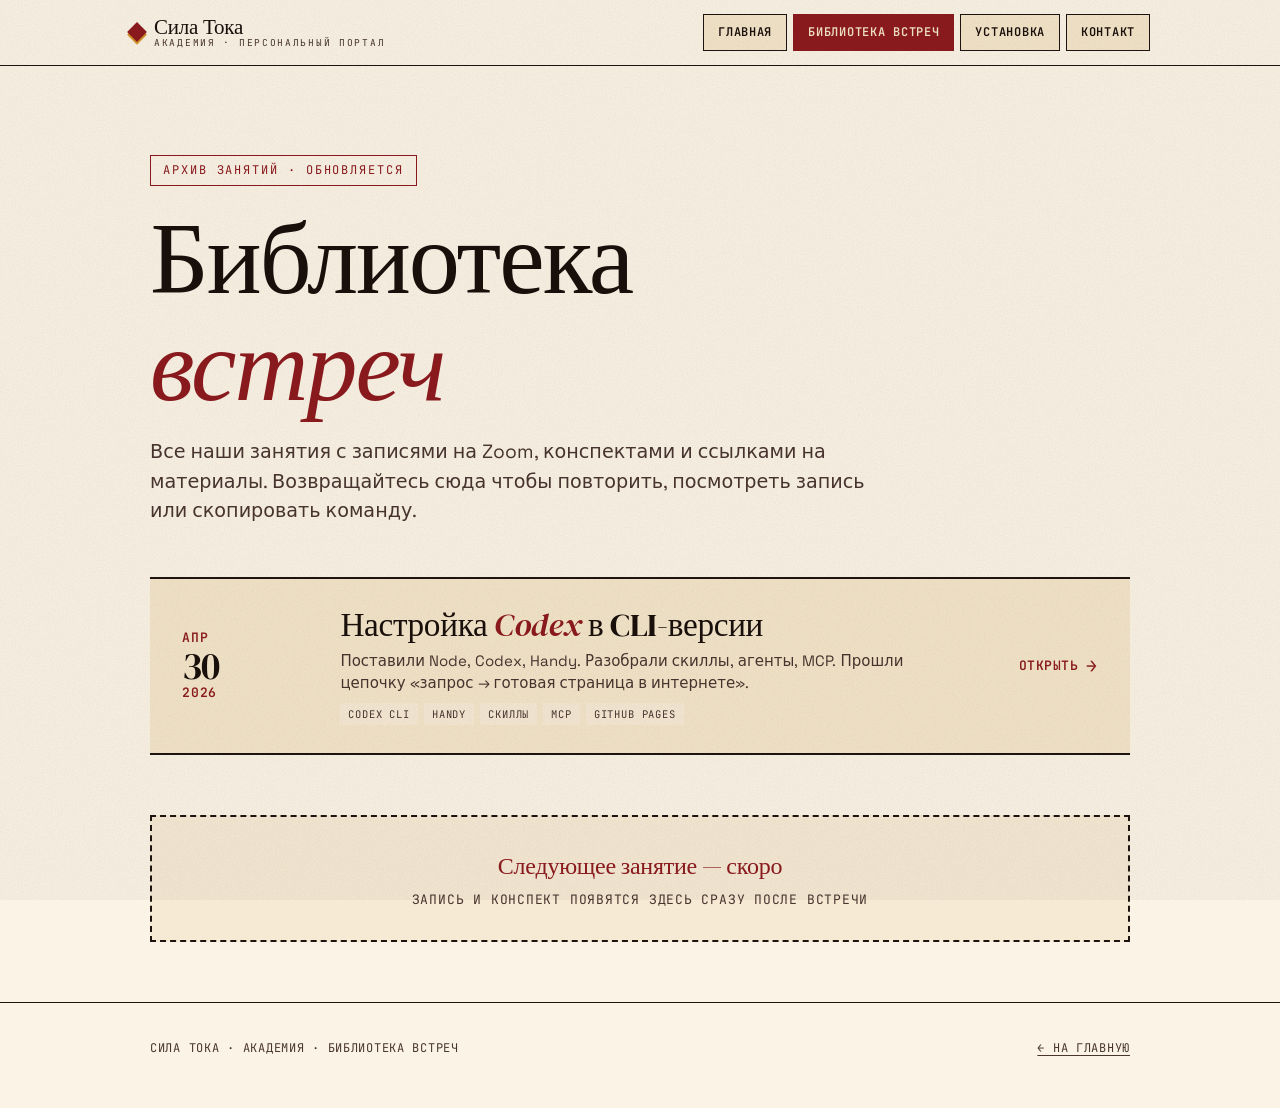
==== library/index.html @ 6ffe514b "restructure: portal home + library + meeting page (2026-04-30 codex setup) with shared nav" ====
<!DOCTYPE html>
<html lang="ru">
<head>
<meta charset="UTF-8">
<meta name="viewport" content="width=device-width, initial-scale=1.0">
<title>Библиотека встреч · Сила Тока · Академия</title>
<meta name="description" content="Записи и материалы всех занятий для Рода и Дмитрия. Запись каждой встречи на Zoom + конспект + ссылки.">
<link rel="canonical" href="https://timzinin.com/sila-toka-setup/library/">
<link rel="preconnect" href="https://fonts.googleapis.com">
<link rel="preconnect" href="https://fonts.gstatic.com" crossorigin>
<link href="https://fonts.googleapis.com/css2?family=Space+Grotesk:wght@400;500;600;700&family=DM+Serif+Display&family=JetBrains+Mono:wght@400;500;600&display=swap" rel="stylesheet">
<link rel="stylesheet" href="../_portal.css">
<style>
.head{padding:clamp(50px,7vw,100px) 0 clamp(30px,4vw,60px)}
.head h1{font-size:clamp(46px,8vw,108px);max-width:14ch;margin-bottom:18px}
.head h1 em{font-style:italic;color:var(--bordeaux)}
.head .lede{font-size:clamp(17px,1.5vw,21px);max-width:60ch;color:var(--ink-soft);margin:0}

.lessons{display:flex;flex-direction:column;gap:0;border-top:2.5px solid var(--line);margin-bottom:60px}
.lesson{display:grid;grid-template-columns:120px 1fr auto;gap:clamp(20px,3vw,40px);padding:28px clamp(16px,3vw,32px);border-bottom:2.5px solid var(--line);background:var(--cream);text-decoration:none;color:var(--ink);transition:background .15s,transform .1s;align-items:center}
.lesson:hover{background:var(--peach)}
@media(max-width:680px){.lesson{grid-template-columns:1fr;gap:10px;padding:22px}}
.lesson .date{font-family:'JetBrains Mono',monospace;font-size:13px;letter-spacing:0.06em;color:var(--bordeaux);font-weight:600;text-transform:uppercase;line-height:1.3}
.lesson .date b{display:block;font-family:'DM Serif Display',serif;font-size:38px;color:var(--ink);font-weight:400;letter-spacing:-0.02em;line-height:1}
.lesson .info h2{font-family:'DM Serif Display',serif;font-size:clamp(24px,2.6vw,34px);margin:0 0 6px;line-height:1.1;letter-spacing:-0.01em}
.lesson .info h2 em{font-style:italic;color:var(--bordeaux)}
.lesson .info .desc{color:var(--ink-soft);font-size:15px;line-height:1.5;margin:0 0 8px;max-width:60ch}
.lesson .info .tags{display:flex;flex-wrap:wrap;gap:6px}
.lesson .info .tags span{font-family:'JetBrains Mono',monospace;font-size:10.5px;letter-spacing:0.08em;text-transform:uppercase;background:var(--bg-2);padding:3px 8px;color:var(--ink-soft)}
.lesson .arrow{font-family:'JetBrains Mono',monospace;font-size:13px;font-weight:600;letter-spacing:0.04em;text-transform:uppercase;color:var(--bordeaux);display:flex;align-items:center;gap:8px;white-space:nowrap}
.lesson .arrow::after{content:"→";font-size:18px;transition:transform .15s}
.lesson:hover .arrow::after{transform:translateX(6px)}
@media(max-width:680px){.lesson .arrow{justify-content:flex-start}}

.upcoming{background:var(--bg-2);border:2px dashed var(--line);padding:30px clamp(20px,3vw,32px);text-align:center;color:var(--ink-soft);font-family:'JetBrains Mono',monospace;font-size:13px;letter-spacing:0.06em;text-transform:uppercase}
.upcoming b{color:var(--bordeaux);display:block;font-family:'DM Serif Display',serif;font-size:24px;text-transform:none;letter-spacing:-0.01em;margin-bottom:6px;font-weight:400}
</style>
</head>
<body>

<nav class="portal-nav">
  <div class="portal-nav-inner">
    <a class="portal-brand" href="../">
      <span class="spark"></span>
      <span class="name"><b>Сила Тока</b><span>академия · персональный портал</span></span>
    </a>
    <div class="portal-links">
      <a href="../">Главная</a>
      <a href="./" class="active">Библиотека встреч</a>
      <a href="../setup/">Установка</a>
      <a href="https://t.me/timzinin" target="_blank">Контакт</a>
    </div>
  </div>
</nav>

<div class="wrap">

<header class="head">
  <span class="eyebrow">архив занятий · обновляется</span>
  <h1>Библиотека <em>встреч</em></h1>
  <p class="lede">Все наши занятия с записями на Zoom, конспектами и ссылками на материалы. Возвращайтесь сюда чтобы повторить, посмотреть запись или скопировать команду.</p>
</header>

<div class="lessons">

  <a class="lesson" href="2026-04-30/">
    <div class="date">апр<b>30</b>2026</div>
    <div class="info">
      <h2>Настройка <em>Codex</em> в CLI-версии</h2>
      <p class="desc">Поставили Node, Codex, Handy. Разобрали скиллы, агенты, MCP. Прошли цепочку «запрос → готовая страница в интернете».</p>
      <div class="tags">
        <span>Codex CLI</span>
        <span>Handy</span>
        <span>Скиллы</span>
        <span>MCP</span>
        <span>GitHub Pages</span>
      </div>
    </div>
    <div class="arrow">Открыть</div>
  </a>

</div>

<div class="upcoming">
  <b>Следующее занятие — скоро</b>
  Запись и конспект появятся здесь сразу после встречи
</div>

</div>

<footer class="portal-footer">
  <div class="inner">
    <span>Сила Тока · Академия · библиотека встреч</span>
    <span><a href="../">← на главную</a></span>
  </div>
</footer>

</body>
</html>
---- _portal.css ----
/* === Сила Тока · Академия — общая палитра, навигация, футер === */
:root{
  --bg: oklch(97% 0.020 85);
  --bg-2: oklch(94% 0.030 80);
  --ink: oklch(18% 0.02 40);
  --ink-soft: oklch(35% 0.03 40);
  --line: oklch(20% 0.02 40);
  --bordeaux: oklch(42% 0.15 25);
  --terracotta: oklch(58% 0.17 45);
  --ochre: oklch(72% 0.14 75);
  --peach: oklch(82% 0.09 75);
  --cream: oklch(93% 0.04 85);
  --code-bg: oklch(22% 0.02 40);
  --code-ink: oklch(94% 0.04 85);
}

*,*::before,*::after{box-sizing:border-box}
html,body{margin:0;padding:0}
html{scroll-behavior:smooth}
body{background:var(--bg);color:var(--ink);font-family:'Space Grotesk',system-ui,sans-serif;font-size:17px;line-height:1.55;position:relative;min-height:100vh}
body::before{content:"";position:fixed;inset:0;pointer-events:none;z-index:1000;opacity:0.32;mix-blend-mode:multiply;background-image:url("data:image/svg+xml;utf8,<svg xmlns='http://www.w3.org/2000/svg' width='220' height='220'><filter id='n'><feTurbulence type='fractalNoise' baseFrequency='0.9' numOctaves='2' stitchTiles='stitch'/><feColorMatrix values='0 0 0 0 0.1 0 0 0 0 0.07 0 0 0 0 0.05 0 0 0 0.32 0'/></filter><rect width='100%' height='100%' filter='url(%23n)'/></svg>")}

h1,h2,h3,h4{font-family:'DM Serif Display',Georgia,serif;font-weight:400;letter-spacing:-0.02em;line-height:1.05;margin:0}
.mono{font-family:'JetBrains Mono',ui-monospace,monospace}
a{color:var(--bordeaux);text-decoration:underline;text-underline-offset:3px}
a:hover{color:var(--terracotta)}

.wrap{max-width:1100px;margin:0 auto;padding:0 clamp(20px,5vw,60px)}

/* === PORTAL NAV (shared across all pages) === */
.portal-nav{position:sticky;top:0;z-index:60;background:var(--bg);border-bottom:1.5px solid var(--line);backdrop-filter:saturate(140%) blur(2px)}
.portal-nav-inner{max-width:1100px;margin:0 auto;padding:14px clamp(16px,4vw,40px);display:flex;align-items:center;gap:clamp(14px,3vw,32px);flex-wrap:wrap}
.portal-brand{font-family:'DM Serif Display',serif;font-size:21px;letter-spacing:-0.01em;color:var(--ink);text-decoration:none;display:flex;align-items:center;gap:10px;margin-right:auto}
.portal-brand:hover{color:var(--bordeaux)}
.portal-brand .spark{display:inline-block;width:14px;height:14px;background:var(--bordeaux);transform:rotate(45deg);box-shadow:2px 2px 0 var(--ochre)}
.portal-brand .name{display:flex;flex-direction:column;line-height:1.05}
.portal-brand .name b{font-weight:400;font-size:21px}
.portal-brand .name span{font-family:'JetBrains Mono',monospace;font-size:9.5px;letter-spacing:0.18em;text-transform:uppercase;color:var(--ink-soft)}
.portal-links{display:flex;gap:6px;flex-wrap:wrap}
.portal-links a{font-family:'JetBrains Mono',monospace;font-size:12px;letter-spacing:0.06em;text-transform:uppercase;font-weight:600;color:var(--ink);text-decoration:none;padding:8px 14px;border:1.5px solid var(--line);background:var(--cream);transition:background .15s,color .15s,transform .1s}
.portal-links a:hover{background:var(--peach)}
.portal-links a.active{background:var(--bordeaux);color:var(--cream);border-color:var(--bordeaux)}
.portal-links a.active:hover{background:var(--bordeaux)}
@media(max-width:680px){
  .portal-brand .name b{font-size:18px}
  .portal-brand .name span{display:none}
  .portal-links a{padding:7px 10px;font-size:11px}
}

/* === FOOTER === */
.portal-footer{border-top:1.5px solid var(--line);padding:36px 0 50px;margin-top:60px}
.portal-footer .inner{max-width:1100px;margin:0 auto;padding:0 clamp(20px,5vw,60px);display:flex;flex-wrap:wrap;gap:18px 32px;align-items:center;justify-content:space-between;font-family:'JetBrains Mono',monospace;font-size:12px;color:var(--ink-soft);letter-spacing:0.06em;text-transform:uppercase}
.portal-footer a{color:var(--ink-soft)}
.portal-footer a:hover{color:var(--bordeaux)}

/* === COMMON CONTENT BLOCKS === */
.eyebrow{font-family:'JetBrains Mono',monospace;font-size:12px;letter-spacing:0.16em;text-transform:uppercase;color:var(--bordeaux);margin-bottom:18px;display:inline-block;padding:5px 12px;border:1.5px solid var(--bordeaux)}

.callout{background:var(--cream);border-left:4px solid var(--bordeaux);padding:18px 22px;margin:24px 0;font-size:16px}
.callout b{color:var(--bordeaux)}
.callout-warn{background:oklch(94% 0.05 30);border-left-color:var(--terracotta)}
.callout-ok{background:oklch(94% 0.05 130);border-left-color:oklch(48% 0.15 140)}

pre{background:var(--code-bg);color:var(--code-ink);font-family:'JetBrains Mono',monospace;font-size:14px;line-height:1.55;padding:16px 20px;border-radius:0;overflow-x:auto;margin:14px 0;border-left:4px solid var(--ochre);position:relative}
code{font-family:'JetBrains Mono',monospace;font-size:0.92em;background:var(--bg-2);padding:1px 6px;border-radius:3px;color:var(--bordeaux)}
pre code{background:transparent;color:inherit;padding:0;font-size:14px}
.copy{position:absolute;top:8px;right:8px;background:var(--ochre);border:none;color:var(--ink);font-family:'JetBrains Mono',monospace;font-size:10px;font-weight:600;letter-spacing:0.1em;padding:4px 9px;cursor:pointer;text-transform:uppercase}
.copy:hover{background:var(--terracotta);color:var(--cream)}
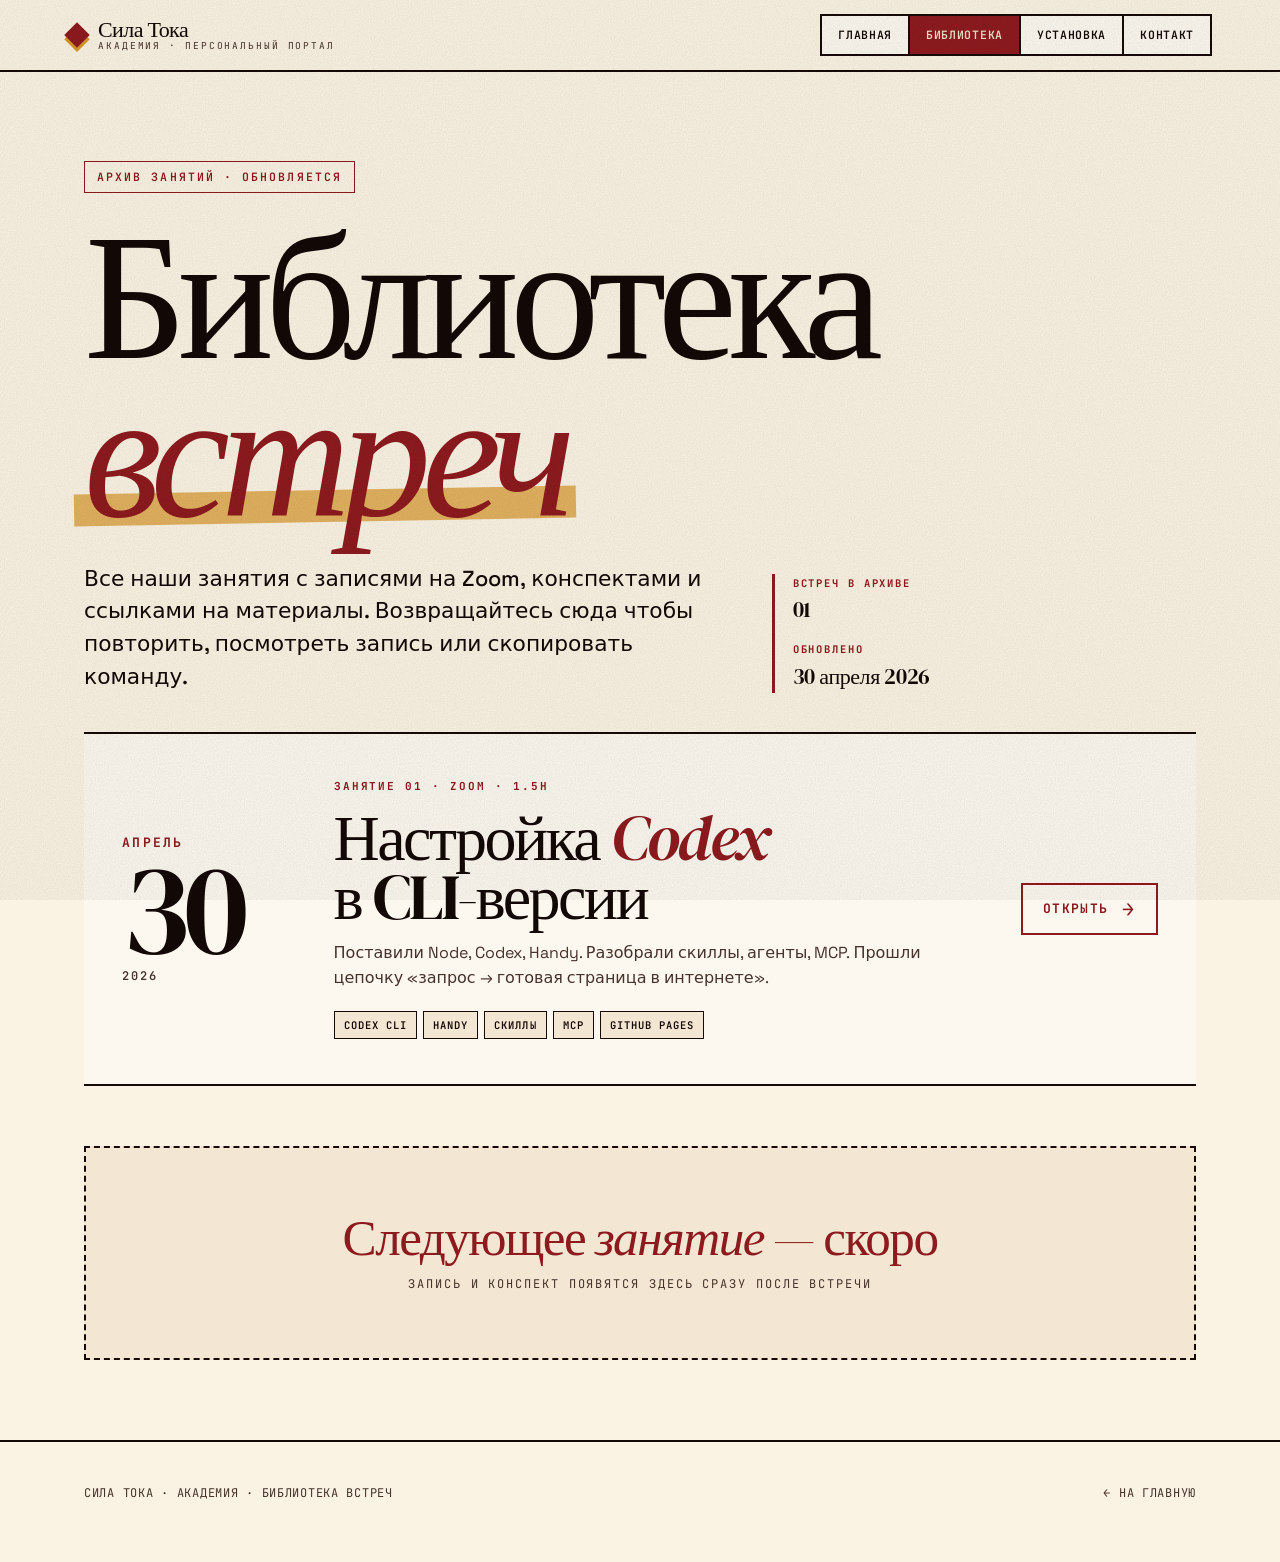
==== commit b0694587: "design: poster-first redesign — bold display typography, color-system modules, asymmetric grid, marq" ====
--- a/library/index.html
+++ b/library/index.html
@@ -8,32 +8,47 @@
 <link rel="canonical" href="https://timzinin.com/sila-toka-setup/library/">
 <link rel="preconnect" href="https://fonts.googleapis.com">
 <link rel="preconnect" href="https://fonts.gstatic.com" crossorigin>
-<link href="https://fonts.googleapis.com/css2?family=Space+Grotesk:wght@400;500;600;700&family=DM+Serif+Display&family=JetBrains+Mono:wght@400;500;600&display=swap" rel="stylesheet">
+<link href="https://fonts.googleapis.com/css2?family=Space+Grotesk:wght@400;500;600;700&family=DM+Serif+Display&family=JetBrains+Mono:wght@400;500;600;700&display=swap" rel="stylesheet">
 <link rel="stylesheet" href="../_portal.css">
 <style>
-.head{padding:clamp(50px,7vw,100px) 0 clamp(30px,4vw,60px)}
-.head h1{font-size:clamp(46px,8vw,108px);max-width:14ch;margin-bottom:18px}
-.head h1 em{font-style:italic;color:var(--bordeaux)}
-.head .lede{font-size:clamp(17px,1.5vw,21px);max-width:60ch;color:var(--ink-soft);margin:0}
+.head{padding:clamp(50px,7vw,110px) 0 clamp(20px,3vw,40px);position:relative}
+.head .eyebrow{margin-bottom:24px}
+.head h1{font-family:'DM Serif Display',serif;font-size:clamp(82px,14vw,224px);line-height:0.88;letter-spacing:-0.05em;margin:0 0 26px;max-width:11ch}
+.head h1 em{font-style:italic;color:var(--c-library);position:relative;display:inline-block}
+.head h1 em::after{content:"";position:absolute;left:-2%;right:-2%;bottom:0.06em;height:0.18em;background:var(--c-contact);z-index:-1;opacity:0.7;transform:rotate(-1deg)}
+.head .meta-row{display:grid;grid-template-columns:1.5fr 1fr;gap:clamp(20px,4vw,60px);align-items:end;margin-top:30px}
+@media(max-width:780px){.head .meta-row{grid-template-columns:1fr;gap:24px}}
+.head .lede{font-size:clamp(18px,1.7vw,22px);line-height:1.5;color:var(--ink);max-width:50ch;margin:0;font-weight:500}
+.head .stats{display:flex;flex-direction:column;gap:14px;font-family:'JetBrains Mono',monospace;font-size:12px;text-transform:uppercase;letter-spacing:0.1em;border-left:3px solid var(--c-library);padding-left:18px}
+.head .stats b{color:var(--c-library);font-size:10.5px;font-weight:700;letter-spacing:0.18em}
+.head .stats .v{font-family:'DM Serif Display',serif;font-size:22px;letter-spacing:-0.02em;color:var(--ink);text-transform:none;font-weight:400}
 
 .lessons{display:flex;flex-direction:column;gap:0;border-top:2.5px solid var(--line);margin-bottom:60px}
-.lesson{display:grid;grid-template-columns:120px 1fr auto;gap:clamp(20px,3vw,40px);padding:28px clamp(16px,3vw,32px);border-bottom:2.5px solid var(--line);background:var(--cream);text-decoration:none;color:var(--ink);transition:background .15s,transform .1s;align-items:center}
-.lesson:hover{background:var(--peach)}
-@media(max-width:680px){.lesson{grid-template-columns:1fr;gap:10px;padding:22px}}
-.lesson .date{font-family:'JetBrains Mono',monospace;font-size:13px;letter-spacing:0.06em;color:var(--bordeaux);font-weight:600;text-transform:uppercase;line-height:1.3}
-.lesson .date b{display:block;font-family:'DM Serif Display',serif;font-size:38px;color:var(--ink);font-weight:400;letter-spacing:-0.02em;line-height:1}
-.lesson .info h2{font-family:'DM Serif Display',serif;font-size:clamp(24px,2.6vw,34px);margin:0 0 6px;line-height:1.1;letter-spacing:-0.01em}
-.lesson .info h2 em{font-style:italic;color:var(--bordeaux)}
-.lesson .info .desc{color:var(--ink-soft);font-size:15px;line-height:1.5;margin:0 0 8px;max-width:60ch}
-.lesson .info .tags{display:flex;flex-wrap:wrap;gap:6px}
-.lesson .info .tags span{font-family:'JetBrains Mono',monospace;font-size:10.5px;letter-spacing:0.08em;text-transform:uppercase;background:var(--bg-2);padding:3px 8px;color:var(--ink-soft)}
-.lesson .arrow{font-family:'JetBrains Mono',monospace;font-size:13px;font-weight:600;letter-spacing:0.04em;text-transform:uppercase;color:var(--bordeaux);display:flex;align-items:center;gap:8px;white-space:nowrap}
-.lesson .arrow::after{content:"→";font-size:18px;transition:transform .15s}
-.lesson:hover .arrow::after{transform:translateX(6px)}
-@media(max-width:680px){.lesson .arrow{justify-content:flex-start}}
+.lesson{display:grid;grid-template-columns:auto 1fr auto;gap:clamp(28px,4vw,60px);padding:clamp(28px,3.5vw,48px) clamp(20px,3vw,40px);border-bottom:2.5px solid var(--line);background:var(--paper);text-decoration:none;color:var(--ink);transition:background .2s,transform .15s;align-items:center;position:relative}
+.lesson:hover{background:var(--c-cream)}
+@media(max-width:780px){.lesson{grid-template-columns:1fr;gap:14px;padding:26px 20px}}
 
-.upcoming{background:var(--bg-2);border:2px dashed var(--line);padding:30px clamp(20px,3vw,32px);text-align:center;color:var(--ink-soft);font-family:'JetBrains Mono',monospace;font-size:13px;letter-spacing:0.06em;text-transform:uppercase}
-.upcoming b{color:var(--bordeaux);display:block;font-family:'DM Serif Display',serif;font-size:24px;text-transform:none;letter-spacing:-0.01em;margin-bottom:6px;font-weight:400}
+.lesson .date-block{display:flex;flex-direction:column;line-height:1;align-items:flex-start;min-width:160px}
+.lesson .date-block .month{font-family:'JetBrains Mono',monospace;font-size:13px;letter-spacing:0.16em;color:var(--c-library);font-weight:700;text-transform:uppercase;margin-bottom:6px}
+.lesson .date-block .day{font-family:'DM Serif Display',serif;font-size:clamp(72px,10vw,148px);color:var(--ink);font-weight:400;letter-spacing:-0.05em;line-height:0.85}
+.lesson .date-block .year{font-family:'JetBrains Mono',monospace;font-size:12px;letter-spacing:0.16em;color:var(--ink-soft);font-weight:600;margin-top:6px}
+
+.lesson .info{display:flex;flex-direction:column;gap:14px}
+.lesson .info .marker{font-family:'JetBrains Mono',monospace;font-size:11px;letter-spacing:0.18em;color:var(--c-library);font-weight:700;text-transform:uppercase}
+.lesson .info h2{font-family:'DM Serif Display',serif;font-size:clamp(36px,5vw,68px);line-height:0.92;letter-spacing:-0.04em;margin:0;max-width:18ch}
+.lesson .info h2 em{font-style:italic;color:var(--c-library)}
+.lesson .info .desc{color:var(--ink-soft);font-size:16px;line-height:1.55;margin:0;max-width:60ch}
+.lesson .info .tags{display:flex;flex-wrap:wrap;gap:6px;margin-top:6px}
+.lesson .info .tags span{font-family:'JetBrains Mono',monospace;font-size:10.5px;letter-spacing:0.1em;text-transform:uppercase;background:var(--bg-2);padding:5px 9px;color:var(--ink);font-weight:600;border:1.5px solid var(--line)}
+
+.lesson .arrow{font-family:'JetBrains Mono',monospace;font-size:13px;font-weight:700;letter-spacing:0.1em;text-transform:uppercase;color:var(--c-library);display:flex;align-items:center;gap:14px;white-space:nowrap;border:2px solid var(--c-library);padding:14px 20px;background:var(--paper);transition:background .15s,color .15s}
+.lesson:hover .arrow{background:var(--c-library);color:var(--c-cream)}
+.lesson .arrow::after{content:"→";font-size:20px;line-height:1}
+@media(max-width:780px){.lesson .arrow{justify-content:center;width:100%}}
+
+.upcoming{background:var(--bg-2);border:2.5px dashed var(--line);padding:clamp(40px,5vw,70px) clamp(24px,3vw,40px);text-align:center;color:var(--ink-soft);font-family:'JetBrains Mono',monospace;font-size:12px;letter-spacing:0.16em;text-transform:uppercase;margin-bottom:30px}
+.upcoming b{color:var(--c-library);display:block;font-family:'DM Serif Display',serif;font-size:clamp(32px,4vw,52px);text-transform:none;letter-spacing:-0.03em;margin-bottom:12px;font-weight:400;line-height:1}
+.upcoming b em{font-style:italic}
 </style>
 </head>
 <body>
@@ -46,7 +61,7 @@
     </a>
     <div class="portal-links">
       <a href="../">Главная</a>
-      <a href="./" class="active">Библиотека встреч</a>
+      <a href="./" class="active">Библиотека</a>
       <a href="../setup/">Установка</a>
       <a href="https://t.me/timzinin" target="_blank">Контакт</a>
     </div>
@@ -57,16 +72,27 @@
 
 <header class="head">
   <span class="eyebrow">архив занятий · обновляется</span>
-  <h1>Библиотека <em>встреч</em></h1>
-  <p class="lede">Все наши занятия с записями на Zoom, конспектами и ссылками на материалы. Возвращайтесь сюда чтобы повторить, посмотреть запись или скопировать команду.</p>
+  <h1>Библиотека<br><em>встреч</em></h1>
+  <div class="meta-row">
+    <p class="lede">Все наши занятия с записями на Zoom, конспектами и ссылками на материалы. Возвращайтесь сюда чтобы повторить, посмотреть запись или скопировать команду.</p>
+    <div class="stats">
+      <div><b>встреч в архиве</b><div class="v">01</div></div>
+      <div><b>обновлено</b><div class="v">30 апреля 2026</div></div>
+    </div>
+  </div>
 </header>
 
 <div class="lessons">
 
   <a class="lesson" href="2026-04-30/">
-    <div class="date">апр<b>30</b>2026</div>
+    <div class="date-block">
+      <span class="month">апрель</span>
+      <span class="day">30</span>
+      <span class="year">2026</span>
+    </div>
     <div class="info">
-      <h2>Настройка <em>Codex</em> в CLI-версии</h2>
+      <span class="marker">занятие 01 · zoom · 1.5h</span>
+      <h2>Настройка <em>Codex</em> в&nbsp;CLI-версии</h2>
       <p class="desc">Поставили Node, Codex, Handy. Разобрали скиллы, агенты, MCP. Прошли цепочку «запрос → готовая страница в интернете».</p>
       <div class="tags">
         <span>Codex CLI</span>
@@ -76,13 +102,13 @@
         <span>GitHub Pages</span>
       </div>
     </div>
-    <div class="arrow">Открыть</div>
+    <span class="arrow">Открыть</span>
   </a>
 
 </div>
 
 <div class="upcoming">
-  <b>Следующее занятие — скоро</b>
+  <b>Следующее <em>занятие</em> — скоро</b>
   Запись и конспект появятся здесь сразу после встречи
 </div>
 
--- a/_portal.css
+++ b/_portal.css
@@ -1,68 +1,86 @@
-/* === Сила Тока · Академия — общая палитра, навигация, футер === */
+/* === Сила Тока · Академия — base + portal nav + footer === */
+/* Archetype: Playful Bold Poster Futurist + Concrete Geometry */
 :root{
-  --bg: oklch(97% 0.020 85);
-  --bg-2: oklch(94% 0.030 80);
-  --ink: oklch(18% 0.02 40);
-  --ink-soft: oklch(35% 0.03 40);
-  --line: oklch(20% 0.02 40);
-  --bordeaux: oklch(42% 0.15 25);
-  --terracotta: oklch(58% 0.17 45);
-  --ochre: oklch(72% 0.14 75);
-  --peach: oklch(82% 0.09 75);
-  --cream: oklch(93% 0.04 85);
-  --code-bg: oklch(22% 0.02 40);
+  --bg: oklch(96.5% 0.022 85);
+  --bg-2: oklch(93% 0.030 80);
+  --paper: oklch(98% 0.012 85);
+  --ink: oklch(15% 0.02 40);
+  --ink-soft: oklch(34% 0.03 40);
+  --line: oklch(16% 0.02 40);
+
+  /* color system: each section owns one */
+  --c-library: oklch(42% 0.15 25);   /* bordeaux */
+  --c-setup: oklch(58% 0.17 45);     /* terracotta */
+  --c-contact: oklch(72% 0.14 75);   /* ochre */
+  --c-coral: oklch(64% 0.20 30);
+  --c-peach: oklch(86% 0.07 75);
+  --c-cream: oklch(92% 0.04 85);
+
+  /* aliases for legacy code */
+  --bordeaux: var(--c-library);
+  --terracotta: var(--c-setup);
+  --ochre: var(--c-contact);
+  --peach: var(--c-peach);
+  --cream: var(--c-cream);
+
+  --code-bg: oklch(20% 0.02 40);
   --code-ink: oklch(94% 0.04 85);
 }
 
 *,*::before,*::after{box-sizing:border-box}
 html,body{margin:0;padding:0}
 html{scroll-behavior:smooth}
-body{background:var(--bg);color:var(--ink);font-family:'Space Grotesk',system-ui,sans-serif;font-size:17px;line-height:1.55;position:relative;min-height:100vh}
-body::before{content:"";position:fixed;inset:0;pointer-events:none;z-index:1000;opacity:0.32;mix-blend-mode:multiply;background-image:url("data:image/svg+xml;utf8,<svg xmlns='http://www.w3.org/2000/svg' width='220' height='220'><filter id='n'><feTurbulence type='fractalNoise' baseFrequency='0.9' numOctaves='2' stitchTiles='stitch'/><feColorMatrix values='0 0 0 0 0.1 0 0 0 0 0.07 0 0 0 0 0.05 0 0 0 0.32 0'/></filter><rect width='100%' height='100%' filter='url(%23n)'/></svg>")}
+body{background:var(--bg);color:var(--ink);font-family:'Space Grotesk',system-ui,sans-serif;font-size:17px;line-height:1.55;position:relative;min-height:100vh;-webkit-font-smoothing:antialiased;text-rendering:optimizeLegibility}
 
-h1,h2,h3,h4{font-family:'DM Serif Display',Georgia,serif;font-weight:400;letter-spacing:-0.02em;line-height:1.05;margin:0}
-.mono{font-family:'JetBrains Mono',ui-monospace,monospace}
-a{color:var(--bordeaux);text-decoration:underline;text-underline-offset:3px}
-a:hover{color:var(--terracotta)}
+/* grain overlay — anti-AI texture */
+body::before{content:"";position:fixed;inset:0;pointer-events:none;z-index:1000;opacity:0.34;mix-blend-mode:multiply;background-image:url("data:image/svg+xml;utf8,<svg xmlns='http://www.w3.org/2000/svg' width='240' height='240'><filter id='n'><feTurbulence type='fractalNoise' baseFrequency='0.92' numOctaves='2' stitchTiles='stitch'/><feColorMatrix values='0 0 0 0 0.08 0 0 0 0 0.06 0 0 0 0 0.04 0 0 0 0.34 0'/></filter><rect width='100%' height='100%' filter='url(%23n)'/></svg>")}
 
-.wrap{max-width:1100px;margin:0 auto;padding:0 clamp(20px,5vw,60px)}
+h1,h2,h3,h4{font-family:'DM Serif Display',Georgia,serif;font-weight:400;letter-spacing:-0.035em;line-height:0.95;margin:0}
+h1{letter-spacing:-0.045em}
+.mono{font-family:'JetBrains Mono',ui-monospace,monospace;letter-spacing:0.02em}
+a{color:var(--c-library);text-decoration:underline;text-underline-offset:3px;text-decoration-thickness:1.5px}
+a:hover{color:var(--c-coral)}
 
-/* === PORTAL NAV (shared across all pages) === */
-.portal-nav{position:sticky;top:0;z-index:60;background:var(--bg);border-bottom:1.5px solid var(--line);backdrop-filter:saturate(140%) blur(2px)}
-.portal-nav-inner{max-width:1100px;margin:0 auto;padding:14px clamp(16px,4vw,40px);display:flex;align-items:center;gap:clamp(14px,3vw,32px);flex-wrap:wrap}
-.portal-brand{font-family:'DM Serif Display',serif;font-size:21px;letter-spacing:-0.01em;color:var(--ink);text-decoration:none;display:flex;align-items:center;gap:10px;margin-right:auto}
-.portal-brand:hover{color:var(--bordeaux)}
-.portal-brand .spark{display:inline-block;width:14px;height:14px;background:var(--bordeaux);transform:rotate(45deg);box-shadow:2px 2px 0 var(--ochre)}
+.wrap{max-width:1240px;margin:0 auto;padding:0 clamp(20px,5vw,72px)}
+
+/* === PORTAL NAV (shared) — poster-style === */
+.portal-nav{position:sticky;top:0;z-index:60;background:var(--bg);border-bottom:2px solid var(--line)}
+.portal-nav-inner{max-width:1240px;margin:0 auto;padding:14px clamp(20px,4vw,48px);display:flex;align-items:center;gap:clamp(14px,3vw,32px);flex-wrap:wrap}
+.portal-brand{font-family:'DM Serif Display',serif;font-size:22px;letter-spacing:-0.025em;color:var(--ink);text-decoration:none;display:flex;align-items:center;gap:12px;margin-right:auto;line-height:1}
+.portal-brand:hover{color:var(--c-library)}
+.portal-brand .spark{position:relative;display:inline-block;width:18px;height:18px;background:var(--c-library);transform:rotate(45deg);box-shadow:3px 3px 0 var(--c-contact);transition:transform .25s}
+.portal-brand:hover .spark{transform:rotate(135deg)}
 .portal-brand .name{display:flex;flex-direction:column;line-height:1.05}
-.portal-brand .name b{font-weight:400;font-size:21px}
-.portal-brand .name span{font-family:'JetBrains Mono',monospace;font-size:9.5px;letter-spacing:0.18em;text-transform:uppercase;color:var(--ink-soft)}
-.portal-links{display:flex;gap:6px;flex-wrap:wrap}
-.portal-links a{font-family:'JetBrains Mono',monospace;font-size:12px;letter-spacing:0.06em;text-transform:uppercase;font-weight:600;color:var(--ink);text-decoration:none;padding:8px 14px;border:1.5px solid var(--line);background:var(--cream);transition:background .15s,color .15s,transform .1s}
-.portal-links a:hover{background:var(--peach)}
-.portal-links a.active{background:var(--bordeaux);color:var(--cream);border-color:var(--bordeaux)}
-.portal-links a.active:hover{background:var(--bordeaux)}
+.portal-brand .name b{font-weight:400;font-size:22px;letter-spacing:-0.025em}
+.portal-brand .name span{font-family:'JetBrains Mono',monospace;font-size:9.5px;letter-spacing:0.2em;text-transform:uppercase;color:var(--ink-soft)}
+.portal-links{display:flex;gap:0;flex-wrap:wrap;border:2px solid var(--line);background:var(--paper)}
+.portal-links a{font-family:'JetBrains Mono',monospace;font-size:11.5px;letter-spacing:0.06em;text-transform:uppercase;font-weight:600;color:var(--ink);text-decoration:none;padding:10px 16px;border-right:2px solid var(--line);transition:background .15s,color .15s}
+.portal-links a:last-child{border-right:none}
+.portal-links a:hover{background:var(--c-peach);color:var(--ink)}
+.portal-links a.active{background:var(--c-library);color:var(--c-cream)}
+.portal-links a.active:hover{background:var(--c-library);color:var(--c-cream)}
 @media(max-width:680px){
   .portal-brand .name b{font-size:18px}
   .portal-brand .name span{display:none}
-  .portal-links a{padding:7px 10px;font-size:11px}
+  .portal-links a{padding:8px 11px;font-size:10.5px}
 }
 
 /* === FOOTER === */
-.portal-footer{border-top:1.5px solid var(--line);padding:36px 0 50px;margin-top:60px}
-.portal-footer .inner{max-width:1100px;margin:0 auto;padding:0 clamp(20px,5vw,60px);display:flex;flex-wrap:wrap;gap:18px 32px;align-items:center;justify-content:space-between;font-family:'JetBrains Mono',monospace;font-size:12px;color:var(--ink-soft);letter-spacing:0.06em;text-transform:uppercase}
-.portal-footer a{color:var(--ink-soft)}
-.portal-footer a:hover{color:var(--bordeaux)}
+.portal-footer{border-top:2px solid var(--line);padding:42px 0 60px;margin-top:80px;background:var(--bg)}
+.portal-footer .inner{max-width:1240px;margin:0 auto;padding:0 clamp(20px,5vw,72px);display:flex;flex-wrap:wrap;gap:18px 36px;align-items:center;justify-content:space-between;font-family:'JetBrains Mono',monospace;font-size:12px;color:var(--ink-soft);letter-spacing:0.06em;text-transform:uppercase}
+.portal-footer a{color:var(--ink-soft);text-decoration:none;border-bottom:1.5px solid transparent;padding-bottom:1px;transition:border-color .15s,color .15s}
+.portal-footer a:hover{color:var(--c-library);border-bottom-color:var(--c-library)}
 
-/* === COMMON CONTENT BLOCKS === */
-.eyebrow{font-family:'JetBrains Mono',monospace;font-size:12px;letter-spacing:0.16em;text-transform:uppercase;color:var(--bordeaux);margin-bottom:18px;display:inline-block;padding:5px 12px;border:1.5px solid var(--bordeaux)}
+/* === SHARED: eyebrow, callouts, code === */
+.eyebrow{font-family:'JetBrains Mono',monospace;font-size:11.5px;letter-spacing:0.18em;text-transform:uppercase;color:var(--c-library);margin-bottom:20px;display:inline-block;padding:6px 12px;border:1.5px solid var(--c-library);font-weight:600}
 
-.callout{background:var(--cream);border-left:4px solid var(--bordeaux);padding:18px 22px;margin:24px 0;font-size:16px}
-.callout b{color:var(--bordeaux)}
-.callout-warn{background:oklch(94% 0.05 30);border-left-color:var(--terracotta)}
+.callout{background:var(--c-cream);border-left:5px solid var(--c-library);padding:20px 24px;margin:24px 0;font-size:16px;line-height:1.55}
+.callout b{color:var(--c-library)}
+.callout-warn{background:oklch(94% 0.05 30);border-left-color:var(--c-setup)}
 .callout-ok{background:oklch(94% 0.05 130);border-left-color:oklch(48% 0.15 140)}
 
-pre{background:var(--code-bg);color:var(--code-ink);font-family:'JetBrains Mono',monospace;font-size:14px;line-height:1.55;padding:16px 20px;border-radius:0;overflow-x:auto;margin:14px 0;border-left:4px solid var(--ochre);position:relative}
-code{font-family:'JetBrains Mono',monospace;font-size:0.92em;background:var(--bg-2);padding:1px 6px;border-radius:3px;color:var(--bordeaux)}
+pre{background:var(--code-bg);color:var(--code-ink);font-family:'JetBrains Mono',monospace;font-size:14px;line-height:1.55;padding:18px 22px;overflow-x:auto;margin:14px 0;border-left:5px solid var(--c-contact);position:relative}
+code{font-family:'JetBrains Mono',monospace;font-size:0.92em;background:var(--bg-2);padding:1px 6px;color:var(--c-library)}
 pre code{background:transparent;color:inherit;padding:0;font-size:14px}
-.copy{position:absolute;top:8px;right:8px;background:var(--ochre);border:none;color:var(--ink);font-family:'JetBrains Mono',monospace;font-size:10px;font-weight:600;letter-spacing:0.1em;padding:4px 9px;cursor:pointer;text-transform:uppercase}
-.copy:hover{background:var(--terracotta);color:var(--cream)}
+.copy{position:absolute;top:8px;right:8px;background:var(--c-contact);border:none;color:var(--ink);font-family:'JetBrains Mono',monospace;font-size:10px;font-weight:700;letter-spacing:0.12em;padding:5px 10px;cursor:pointer;text-transform:uppercase;transition:background .15s,color .15s}
+.copy:hover{background:var(--c-setup);color:var(--c-cream)}
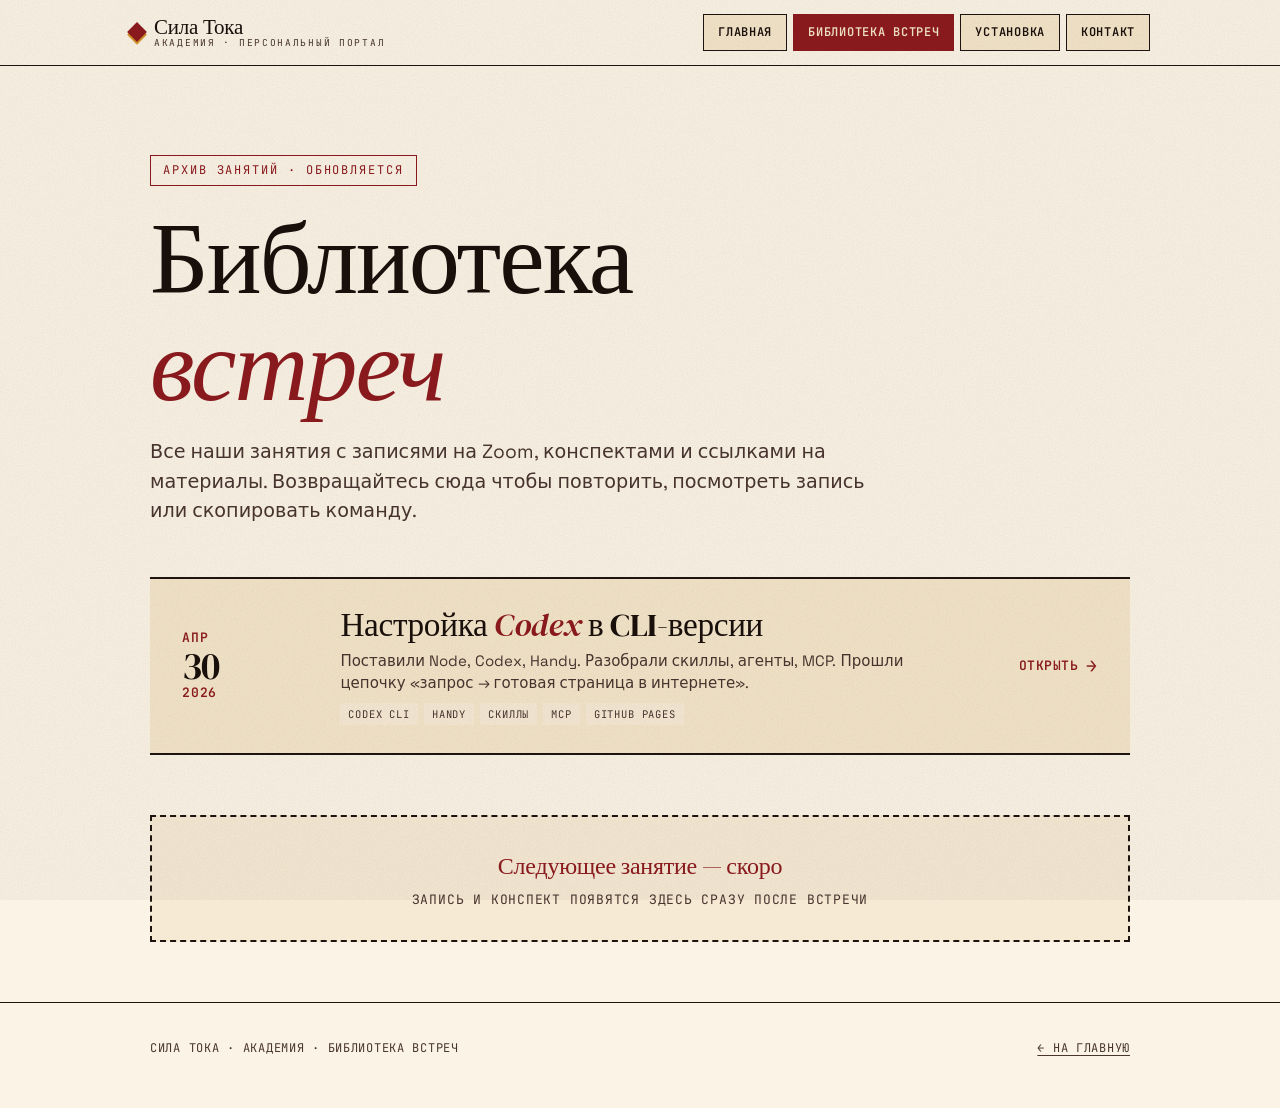
==== commit e29e6a4c: "Revert "design: poster-first redesign — bold display typography, color-system modules, asymmetric gr" ====
--- a/library/index.html
+++ b/library/index.html
@@ -8,47 +8,32 @@
 <link rel="canonical" href="https://timzinin.com/sila-toka-setup/library/">
 <link rel="preconnect" href="https://fonts.googleapis.com">
 <link rel="preconnect" href="https://fonts.gstatic.com" crossorigin>
-<link href="https://fonts.googleapis.com/css2?family=Space+Grotesk:wght@400;500;600;700&family=DM+Serif+Display&family=JetBrains+Mono:wght@400;500;600;700&display=swap" rel="stylesheet">
+<link href="https://fonts.googleapis.com/css2?family=Space+Grotesk:wght@400;500;600;700&family=DM+Serif+Display&family=JetBrains+Mono:wght@400;500;600&display=swap" rel="stylesheet">
 <link rel="stylesheet" href="../_portal.css">
 <style>
-.head{padding:clamp(50px,7vw,110px) 0 clamp(20px,3vw,40px);position:relative}
-.head .eyebrow{margin-bottom:24px}
-.head h1{font-family:'DM Serif Display',serif;font-size:clamp(82px,14vw,224px);line-height:0.88;letter-spacing:-0.05em;margin:0 0 26px;max-width:11ch}
-.head h1 em{font-style:italic;color:var(--c-library);position:relative;display:inline-block}
-.head h1 em::after{content:"";position:absolute;left:-2%;right:-2%;bottom:0.06em;height:0.18em;background:var(--c-contact);z-index:-1;opacity:0.7;transform:rotate(-1deg)}
-.head .meta-row{display:grid;grid-template-columns:1.5fr 1fr;gap:clamp(20px,4vw,60px);align-items:end;margin-top:30px}
-@media(max-width:780px){.head .meta-row{grid-template-columns:1fr;gap:24px}}
-.head .lede{font-size:clamp(18px,1.7vw,22px);line-height:1.5;color:var(--ink);max-width:50ch;margin:0;font-weight:500}
-.head .stats{display:flex;flex-direction:column;gap:14px;font-family:'JetBrains Mono',monospace;font-size:12px;text-transform:uppercase;letter-spacing:0.1em;border-left:3px solid var(--c-library);padding-left:18px}
-.head .stats b{color:var(--c-library);font-size:10.5px;font-weight:700;letter-spacing:0.18em}
-.head .stats .v{font-family:'DM Serif Display',serif;font-size:22px;letter-spacing:-0.02em;color:var(--ink);text-transform:none;font-weight:400}
+.head{padding:clamp(50px,7vw,100px) 0 clamp(30px,4vw,60px)}
+.head h1{font-size:clamp(46px,8vw,108px);max-width:14ch;margin-bottom:18px}
+.head h1 em{font-style:italic;color:var(--bordeaux)}
+.head .lede{font-size:clamp(17px,1.5vw,21px);max-width:60ch;color:var(--ink-soft);margin:0}
 
 .lessons{display:flex;flex-direction:column;gap:0;border-top:2.5px solid var(--line);margin-bottom:60px}
-.lesson{display:grid;grid-template-columns:auto 1fr auto;gap:clamp(28px,4vw,60px);padding:clamp(28px,3.5vw,48px) clamp(20px,3vw,40px);border-bottom:2.5px solid var(--line);background:var(--paper);text-decoration:none;color:var(--ink);transition:background .2s,transform .15s;align-items:center;position:relative}
-.lesson:hover{background:var(--c-cream)}
-@media(max-width:780px){.lesson{grid-template-columns:1fr;gap:14px;padding:26px 20px}}
+.lesson{display:grid;grid-template-columns:120px 1fr auto;gap:clamp(20px,3vw,40px);padding:28px clamp(16px,3vw,32px);border-bottom:2.5px solid var(--line);background:var(--cream);text-decoration:none;color:var(--ink);transition:background .15s,transform .1s;align-items:center}
+.lesson:hover{background:var(--peach)}
+@media(max-width:680px){.lesson{grid-template-columns:1fr;gap:10px;padding:22px}}
+.lesson .date{font-family:'JetBrains Mono',monospace;font-size:13px;letter-spacing:0.06em;color:var(--bordeaux);font-weight:600;text-transform:uppercase;line-height:1.3}
+.lesson .date b{display:block;font-family:'DM Serif Display',serif;font-size:38px;color:var(--ink);font-weight:400;letter-spacing:-0.02em;line-height:1}
+.lesson .info h2{font-family:'DM Serif Display',serif;font-size:clamp(24px,2.6vw,34px);margin:0 0 6px;line-height:1.1;letter-spacing:-0.01em}
+.lesson .info h2 em{font-style:italic;color:var(--bordeaux)}
+.lesson .info .desc{color:var(--ink-soft);font-size:15px;line-height:1.5;margin:0 0 8px;max-width:60ch}
+.lesson .info .tags{display:flex;flex-wrap:wrap;gap:6px}
+.lesson .info .tags span{font-family:'JetBrains Mono',monospace;font-size:10.5px;letter-spacing:0.08em;text-transform:uppercase;background:var(--bg-2);padding:3px 8px;color:var(--ink-soft)}
+.lesson .arrow{font-family:'JetBrains Mono',monospace;font-size:13px;font-weight:600;letter-spacing:0.04em;text-transform:uppercase;color:var(--bordeaux);display:flex;align-items:center;gap:8px;white-space:nowrap}
+.lesson .arrow::after{content:"→";font-size:18px;transition:transform .15s}
+.lesson:hover .arrow::after{transform:translateX(6px)}
+@media(max-width:680px){.lesson .arrow{justify-content:flex-start}}
 
-.lesson .date-block{display:flex;flex-direction:column;line-height:1;align-items:flex-start;min-width:160px}
-.lesson .date-block .month{font-family:'JetBrains Mono',monospace;font-size:13px;letter-spacing:0.16em;color:var(--c-library);font-weight:700;text-transform:uppercase;margin-bottom:6px}
-.lesson .date-block .day{font-family:'DM Serif Display',serif;font-size:clamp(72px,10vw,148px);color:var(--ink);font-weight:400;letter-spacing:-0.05em;line-height:0.85}
-.lesson .date-block .year{font-family:'JetBrains Mono',monospace;font-size:12px;letter-spacing:0.16em;color:var(--ink-soft);font-weight:600;margin-top:6px}
-
-.lesson .info{display:flex;flex-direction:column;gap:14px}
-.lesson .info .marker{font-family:'JetBrains Mono',monospace;font-size:11px;letter-spacing:0.18em;color:var(--c-library);font-weight:700;text-transform:uppercase}
-.lesson .info h2{font-family:'DM Serif Display',serif;font-size:clamp(36px,5vw,68px);line-height:0.92;letter-spacing:-0.04em;margin:0;max-width:18ch}
-.lesson .info h2 em{font-style:italic;color:var(--c-library)}
-.lesson .info .desc{color:var(--ink-soft);font-size:16px;line-height:1.55;margin:0;max-width:60ch}
-.lesson .info .tags{display:flex;flex-wrap:wrap;gap:6px;margin-top:6px}
-.lesson .info .tags span{font-family:'JetBrains Mono',monospace;font-size:10.5px;letter-spacing:0.1em;text-transform:uppercase;background:var(--bg-2);padding:5px 9px;color:var(--ink);font-weight:600;border:1.5px solid var(--line)}
-
-.lesson .arrow{font-family:'JetBrains Mono',monospace;font-size:13px;font-weight:700;letter-spacing:0.1em;text-transform:uppercase;color:var(--c-library);display:flex;align-items:center;gap:14px;white-space:nowrap;border:2px solid var(--c-library);padding:14px 20px;background:var(--paper);transition:background .15s,color .15s}
-.lesson:hover .arrow{background:var(--c-library);color:var(--c-cream)}
-.lesson .arrow::after{content:"→";font-size:20px;line-height:1}
-@media(max-width:780px){.lesson .arrow{justify-content:center;width:100%}}
-
-.upcoming{background:var(--bg-2);border:2.5px dashed var(--line);padding:clamp(40px,5vw,70px) clamp(24px,3vw,40px);text-align:center;color:var(--ink-soft);font-family:'JetBrains Mono',monospace;font-size:12px;letter-spacing:0.16em;text-transform:uppercase;margin-bottom:30px}
-.upcoming b{color:var(--c-library);display:block;font-family:'DM Serif Display',serif;font-size:clamp(32px,4vw,52px);text-transform:none;letter-spacing:-0.03em;margin-bottom:12px;font-weight:400;line-height:1}
-.upcoming b em{font-style:italic}
+.upcoming{background:var(--bg-2);border:2px dashed var(--line);padding:30px clamp(20px,3vw,32px);text-align:center;color:var(--ink-soft);font-family:'JetBrains Mono',monospace;font-size:13px;letter-spacing:0.06em;text-transform:uppercase}
+.upcoming b{color:var(--bordeaux);display:block;font-family:'DM Serif Display',serif;font-size:24px;text-transform:none;letter-spacing:-0.01em;margin-bottom:6px;font-weight:400}
 </style>
 </head>
 <body>
@@ -61,7 +46,7 @@
     </a>
     <div class="portal-links">
       <a href="../">Главная</a>
-      <a href="./" class="active">Библиотека</a>
+      <a href="./" class="active">Библиотека встреч</a>
       <a href="../setup/">Установка</a>
       <a href="https://t.me/timzinin" target="_blank">Контакт</a>
     </div>
@@ -72,27 +57,16 @@
 
 <header class="head">
   <span class="eyebrow">архив занятий · обновляется</span>
-  <h1>Библиотека<br><em>встреч</em></h1>
-  <div class="meta-row">
-    <p class="lede">Все наши занятия с записями на Zoom, конспектами и ссылками на материалы. Возвращайтесь сюда чтобы повторить, посмотреть запись или скопировать команду.</p>
-    <div class="stats">
-      <div><b>встреч в архиве</b><div class="v">01</div></div>
-      <div><b>обновлено</b><div class="v">30 апреля 2026</div></div>
-    </div>
-  </div>
+  <h1>Библиотека <em>встреч</em></h1>
+  <p class="lede">Все наши занятия с записями на Zoom, конспектами и ссылками на материалы. Возвращайтесь сюда чтобы повторить, посмотреть запись или скопировать команду.</p>
 </header>
 
 <div class="lessons">
 
   <a class="lesson" href="2026-04-30/">
-    <div class="date-block">
-      <span class="month">апрель</span>
-      <span class="day">30</span>
-      <span class="year">2026</span>
-    </div>
+    <div class="date">апр<b>30</b>2026</div>
     <div class="info">
-      <span class="marker">занятие 01 · zoom · 1.5h</span>
-      <h2>Настройка <em>Codex</em> в&nbsp;CLI-версии</h2>
+      <h2>Настройка <em>Codex</em> в CLI-версии</h2>
       <p class="desc">Поставили Node, Codex, Handy. Разобрали скиллы, агенты, MCP. Прошли цепочку «запрос → готовая страница в интернете».</p>
       <div class="tags">
         <span>Codex CLI</span>
@@ -102,13 +76,13 @@
         <span>GitHub Pages</span>
       </div>
     </div>
-    <span class="arrow">Открыть</span>
+    <div class="arrow">Открыть</div>
   </a>
 
 </div>
 
 <div class="upcoming">
-  <b>Следующее <em>занятие</em> — скоро</b>
+  <b>Следующее занятие — скоро</b>
   Запись и конспект появятся здесь сразу после встречи
 </div>
 
--- a/_portal.css
+++ b/_portal.css
@@ -1,86 +1,68 @@
-/* === Сила Тока · Академия — base + portal nav + footer === */
-/* Archetype: Playful Bold Poster Futurist + Concrete Geometry */
+/* === Сила Тока · Академия — общая палитра, навигация, футер === */
 :root{
-  --bg: oklch(96.5% 0.022 85);
-  --bg-2: oklch(93% 0.030 80);
-  --paper: oklch(98% 0.012 85);
-  --ink: oklch(15% 0.02 40);
-  --ink-soft: oklch(34% 0.03 40);
-  --line: oklch(16% 0.02 40);
-
-  /* color system: each section owns one */
-  --c-library: oklch(42% 0.15 25);   /* bordeaux */
-  --c-setup: oklch(58% 0.17 45);     /* terracotta */
-  --c-contact: oklch(72% 0.14 75);   /* ochre */
-  --c-coral: oklch(64% 0.20 30);
-  --c-peach: oklch(86% 0.07 75);
-  --c-cream: oklch(92% 0.04 85);
-
-  /* aliases for legacy code */
-  --bordeaux: var(--c-library);
-  --terracotta: var(--c-setup);
-  --ochre: var(--c-contact);
-  --peach: var(--c-peach);
-  --cream: var(--c-cream);
-
-  --code-bg: oklch(20% 0.02 40);
+  --bg: oklch(97% 0.020 85);
+  --bg-2: oklch(94% 0.030 80);
+  --ink: oklch(18% 0.02 40);
+  --ink-soft: oklch(35% 0.03 40);
+  --line: oklch(20% 0.02 40);
+  --bordeaux: oklch(42% 0.15 25);
+  --terracotta: oklch(58% 0.17 45);
+  --ochre: oklch(72% 0.14 75);
+  --peach: oklch(82% 0.09 75);
+  --cream: oklch(93% 0.04 85);
+  --code-bg: oklch(22% 0.02 40);
   --code-ink: oklch(94% 0.04 85);
 }
 
 *,*::before,*::after{box-sizing:border-box}
 html,body{margin:0;padding:0}
 html{scroll-behavior:smooth}
-body{background:var(--bg);color:var(--ink);font-family:'Space Grotesk',system-ui,sans-serif;font-size:17px;line-height:1.55;position:relative;min-height:100vh;-webkit-font-smoothing:antialiased;text-rendering:optimizeLegibility}
+body{background:var(--bg);color:var(--ink);font-family:'Space Grotesk',system-ui,sans-serif;font-size:17px;line-height:1.55;position:relative;min-height:100vh}
+body::before{content:"";position:fixed;inset:0;pointer-events:none;z-index:1000;opacity:0.32;mix-blend-mode:multiply;background-image:url("data:image/svg+xml;utf8,<svg xmlns='http://www.w3.org/2000/svg' width='220' height='220'><filter id='n'><feTurbulence type='fractalNoise' baseFrequency='0.9' numOctaves='2' stitchTiles='stitch'/><feColorMatrix values='0 0 0 0 0.1 0 0 0 0 0.07 0 0 0 0 0.05 0 0 0 0.32 0'/></filter><rect width='100%' height='100%' filter='url(%23n)'/></svg>")}
 
-/* grain overlay — anti-AI texture */
-body::before{content:"";position:fixed;inset:0;pointer-events:none;z-index:1000;opacity:0.34;mix-blend-mode:multiply;background-image:url("data:image/svg+xml;utf8,<svg xmlns='http://www.w3.org/2000/svg' width='240' height='240'><filter id='n'><feTurbulence type='fractalNoise' baseFrequency='0.92' numOctaves='2' stitchTiles='stitch'/><feColorMatrix values='0 0 0 0 0.08 0 0 0 0 0.06 0 0 0 0 0.04 0 0 0 0.34 0'/></filter><rect width='100%' height='100%' filter='url(%23n)'/></svg>")}
+h1,h2,h3,h4{font-family:'DM Serif Display',Georgia,serif;font-weight:400;letter-spacing:-0.02em;line-height:1.05;margin:0}
+.mono{font-family:'JetBrains Mono',ui-monospace,monospace}
+a{color:var(--bordeaux);text-decoration:underline;text-underline-offset:3px}
+a:hover{color:var(--terracotta)}
 
-h1,h2,h3,h4{font-family:'DM Serif Display',Georgia,serif;font-weight:400;letter-spacing:-0.035em;line-height:0.95;margin:0}
-h1{letter-spacing:-0.045em}
-.mono{font-family:'JetBrains Mono',ui-monospace,monospace;letter-spacing:0.02em}
-a{color:var(--c-library);text-decoration:underline;text-underline-offset:3px;text-decoration-thickness:1.5px}
-a:hover{color:var(--c-coral)}
+.wrap{max-width:1100px;margin:0 auto;padding:0 clamp(20px,5vw,60px)}
 
-.wrap{max-width:1240px;margin:0 auto;padding:0 clamp(20px,5vw,72px)}
-
-/* === PORTAL NAV (shared) — poster-style === */
-.portal-nav{position:sticky;top:0;z-index:60;background:var(--bg);border-bottom:2px solid var(--line)}
-.portal-nav-inner{max-width:1240px;margin:0 auto;padding:14px clamp(20px,4vw,48px);display:flex;align-items:center;gap:clamp(14px,3vw,32px);flex-wrap:wrap}
-.portal-brand{font-family:'DM Serif Display',serif;font-size:22px;letter-spacing:-0.025em;color:var(--ink);text-decoration:none;display:flex;align-items:center;gap:12px;margin-right:auto;line-height:1}
-.portal-brand:hover{color:var(--c-library)}
-.portal-brand .spark{position:relative;display:inline-block;width:18px;height:18px;background:var(--c-library);transform:rotate(45deg);box-shadow:3px 3px 0 var(--c-contact);transition:transform .25s}
-.portal-brand:hover .spark{transform:rotate(135deg)}
+/* === PORTAL NAV (shared across all pages) === */
+.portal-nav{position:sticky;top:0;z-index:60;background:var(--bg);border-bottom:1.5px solid var(--line);backdrop-filter:saturate(140%) blur(2px)}
+.portal-nav-inner{max-width:1100px;margin:0 auto;padding:14px clamp(16px,4vw,40px);display:flex;align-items:center;gap:clamp(14px,3vw,32px);flex-wrap:wrap}
+.portal-brand{font-family:'DM Serif Display',serif;font-size:21px;letter-spacing:-0.01em;color:var(--ink);text-decoration:none;display:flex;align-items:center;gap:10px;margin-right:auto}
+.portal-brand:hover{color:var(--bordeaux)}
+.portal-brand .spark{display:inline-block;width:14px;height:14px;background:var(--bordeaux);transform:rotate(45deg);box-shadow:2px 2px 0 var(--ochre)}
 .portal-brand .name{display:flex;flex-direction:column;line-height:1.05}
-.portal-brand .name b{font-weight:400;font-size:22px;letter-spacing:-0.025em}
-.portal-brand .name span{font-family:'JetBrains Mono',monospace;font-size:9.5px;letter-spacing:0.2em;text-transform:uppercase;color:var(--ink-soft)}
-.portal-links{display:flex;gap:0;flex-wrap:wrap;border:2px solid var(--line);background:var(--paper)}
-.portal-links a{font-family:'JetBrains Mono',monospace;font-size:11.5px;letter-spacing:0.06em;text-transform:uppercase;font-weight:600;color:var(--ink);text-decoration:none;padding:10px 16px;border-right:2px solid var(--line);transition:background .15s,color .15s}
-.portal-links a:last-child{border-right:none}
-.portal-links a:hover{background:var(--c-peach);color:var(--ink)}
-.portal-links a.active{background:var(--c-library);color:var(--c-cream)}
-.portal-links a.active:hover{background:var(--c-library);color:var(--c-cream)}
+.portal-brand .name b{font-weight:400;font-size:21px}
+.portal-brand .name span{font-family:'JetBrains Mono',monospace;font-size:9.5px;letter-spacing:0.18em;text-transform:uppercase;color:var(--ink-soft)}
+.portal-links{display:flex;gap:6px;flex-wrap:wrap}
+.portal-links a{font-family:'JetBrains Mono',monospace;font-size:12px;letter-spacing:0.06em;text-transform:uppercase;font-weight:600;color:var(--ink);text-decoration:none;padding:8px 14px;border:1.5px solid var(--line);background:var(--cream);transition:background .15s,color .15s,transform .1s}
+.portal-links a:hover{background:var(--peach)}
+.portal-links a.active{background:var(--bordeaux);color:var(--cream);border-color:var(--bordeaux)}
+.portal-links a.active:hover{background:var(--bordeaux)}
 @media(max-width:680px){
   .portal-brand .name b{font-size:18px}
   .portal-brand .name span{display:none}
-  .portal-links a{padding:8px 11px;font-size:10.5px}
+  .portal-links a{padding:7px 10px;font-size:11px}
 }
 
 /* === FOOTER === */
-.portal-footer{border-top:2px solid var(--line);padding:42px 0 60px;margin-top:80px;background:var(--bg)}
-.portal-footer .inner{max-width:1240px;margin:0 auto;padding:0 clamp(20px,5vw,72px);display:flex;flex-wrap:wrap;gap:18px 36px;align-items:center;justify-content:space-between;font-family:'JetBrains Mono',monospace;font-size:12px;color:var(--ink-soft);letter-spacing:0.06em;text-transform:uppercase}
-.portal-footer a{color:var(--ink-soft);text-decoration:none;border-bottom:1.5px solid transparent;padding-bottom:1px;transition:border-color .15s,color .15s}
-.portal-footer a:hover{color:var(--c-library);border-bottom-color:var(--c-library)}
+.portal-footer{border-top:1.5px solid var(--line);padding:36px 0 50px;margin-top:60px}
+.portal-footer .inner{max-width:1100px;margin:0 auto;padding:0 clamp(20px,5vw,60px);display:flex;flex-wrap:wrap;gap:18px 32px;align-items:center;justify-content:space-between;font-family:'JetBrains Mono',monospace;font-size:12px;color:var(--ink-soft);letter-spacing:0.06em;text-transform:uppercase}
+.portal-footer a{color:var(--ink-soft)}
+.portal-footer a:hover{color:var(--bordeaux)}
 
-/* === SHARED: eyebrow, callouts, code === */
-.eyebrow{font-family:'JetBrains Mono',monospace;font-size:11.5px;letter-spacing:0.18em;text-transform:uppercase;color:var(--c-library);margin-bottom:20px;display:inline-block;padding:6px 12px;border:1.5px solid var(--c-library);font-weight:600}
+/* === COMMON CONTENT BLOCKS === */
+.eyebrow{font-family:'JetBrains Mono',monospace;font-size:12px;letter-spacing:0.16em;text-transform:uppercase;color:var(--bordeaux);margin-bottom:18px;display:inline-block;padding:5px 12px;border:1.5px solid var(--bordeaux)}
 
-.callout{background:var(--c-cream);border-left:5px solid var(--c-library);padding:20px 24px;margin:24px 0;font-size:16px;line-height:1.55}
-.callout b{color:var(--c-library)}
-.callout-warn{background:oklch(94% 0.05 30);border-left-color:var(--c-setup)}
+.callout{background:var(--cream);border-left:4px solid var(--bordeaux);padding:18px 22px;margin:24px 0;font-size:16px}
+.callout b{color:var(--bordeaux)}
+.callout-warn{background:oklch(94% 0.05 30);border-left-color:var(--terracotta)}
 .callout-ok{background:oklch(94% 0.05 130);border-left-color:oklch(48% 0.15 140)}
 
-pre{background:var(--code-bg);color:var(--code-ink);font-family:'JetBrains Mono',monospace;font-size:14px;line-height:1.55;padding:18px 22px;overflow-x:auto;margin:14px 0;border-left:5px solid var(--c-contact);position:relative}
-code{font-family:'JetBrains Mono',monospace;font-size:0.92em;background:var(--bg-2);padding:1px 6px;color:var(--c-library)}
+pre{background:var(--code-bg);color:var(--code-ink);font-family:'JetBrains Mono',monospace;font-size:14px;line-height:1.55;padding:16px 20px;border-radius:0;overflow-x:auto;margin:14px 0;border-left:4px solid var(--ochre);position:relative}
+code{font-family:'JetBrains Mono',monospace;font-size:0.92em;background:var(--bg-2);padding:1px 6px;border-radius:3px;color:var(--bordeaux)}
 pre code{background:transparent;color:inherit;padding:0;font-size:14px}
-.copy{position:absolute;top:8px;right:8px;background:var(--c-contact);border:none;color:var(--ink);font-family:'JetBrains Mono',monospace;font-size:10px;font-weight:700;letter-spacing:0.12em;padding:5px 10px;cursor:pointer;text-transform:uppercase;transition:background .15s,color .15s}
-.copy:hover{background:var(--c-setup);color:var(--c-cream)}
+.copy{position:absolute;top:8px;right:8px;background:var(--ochre);border:none;color:var(--ink);font-family:'JetBrains Mono',monospace;font-size:10px;font-weight:600;letter-spacing:0.1em;padding:4px 9px;cursor:pointer;text-transform:uppercase}
+.copy:hover{background:var(--terracotta);color:var(--cream)}
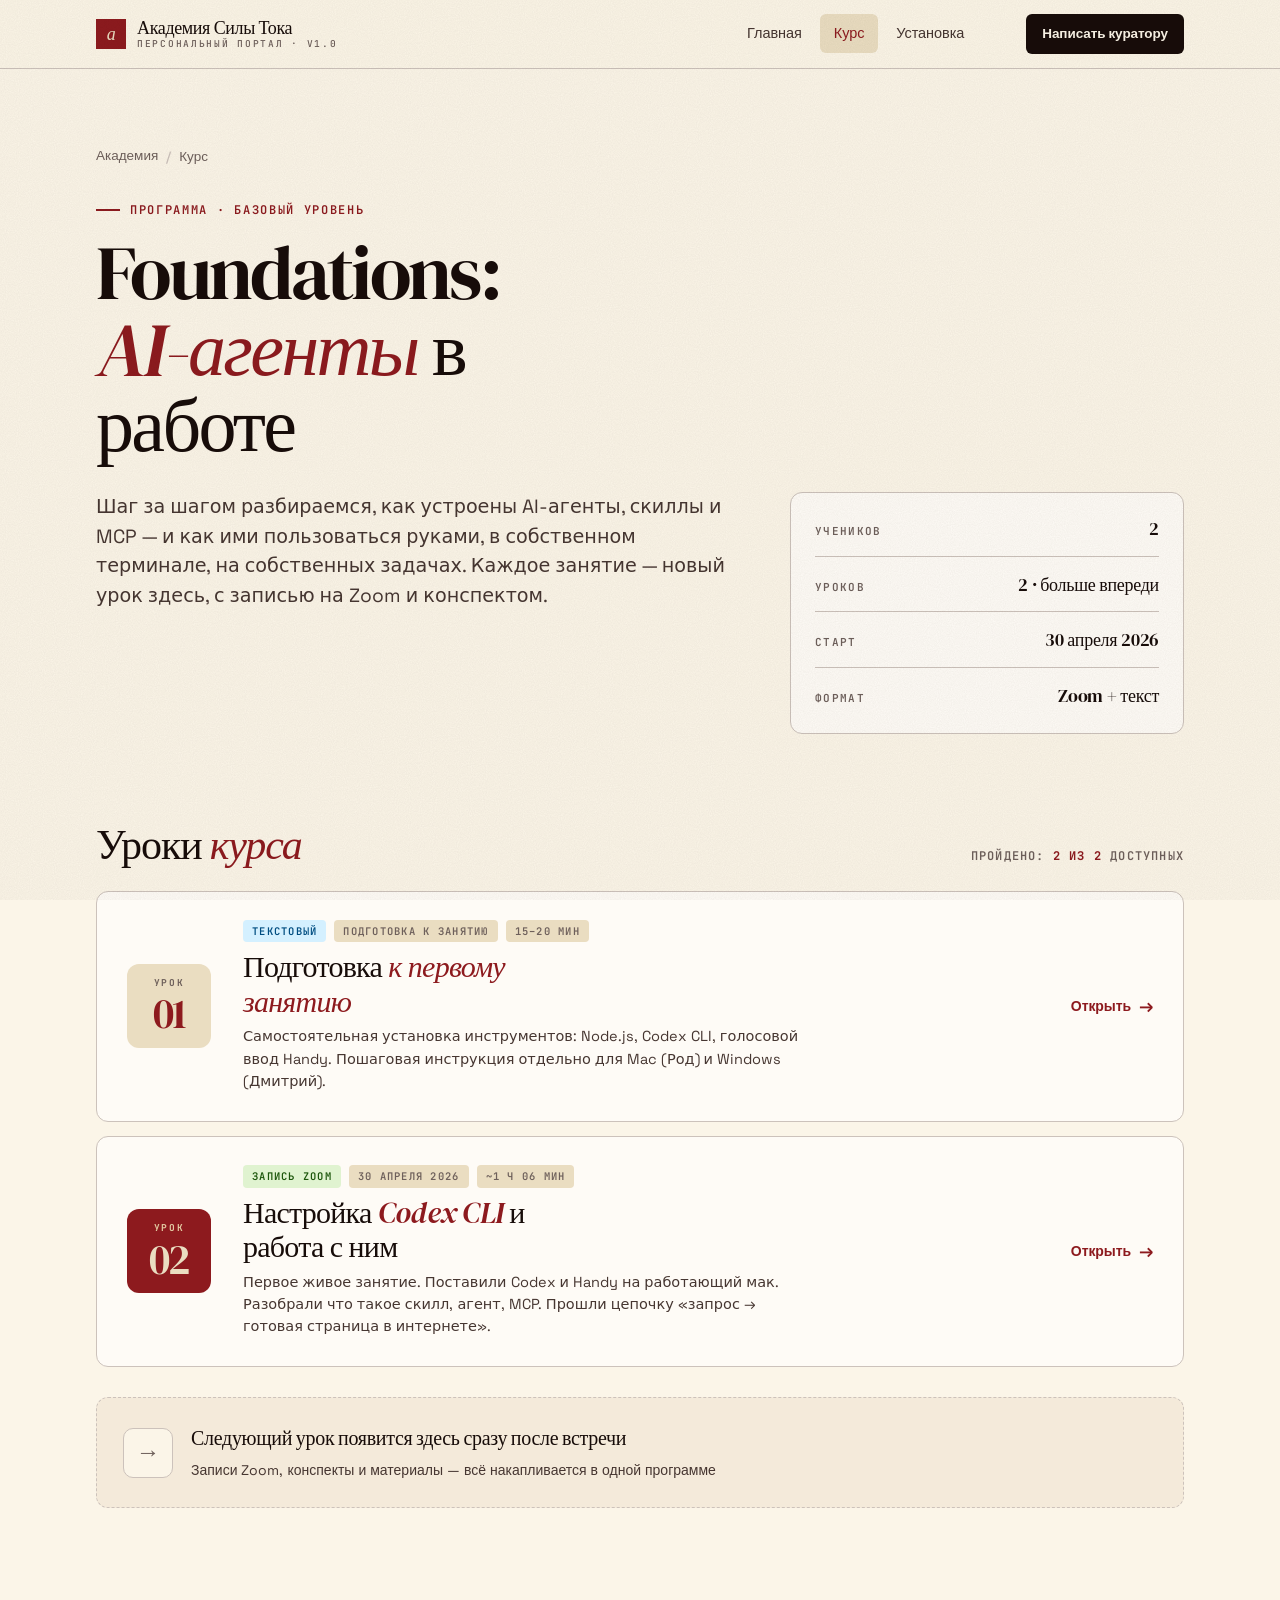
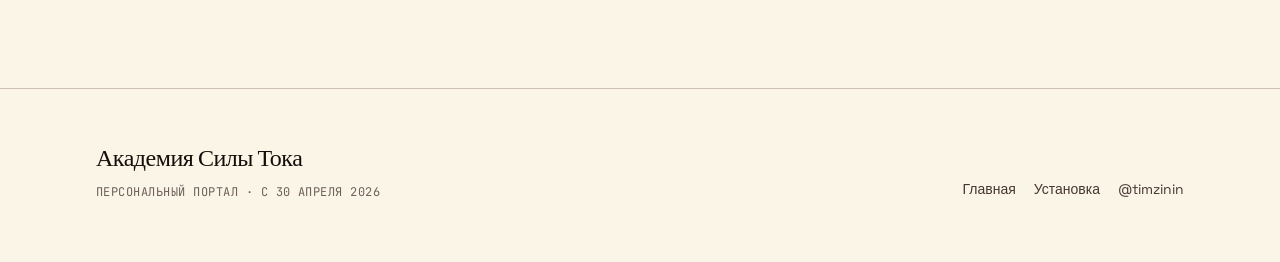
==== commit 5d1ba4ba: "fix(setup): clean LMS-style sub-tabs (01/02/03), unify portal-nav with library" ====
--- a/library/index.html
+++ b/library/index.html
@@ -3,37 +3,62 @@
 <head>
 <meta charset="UTF-8">
 <meta name="viewport" content="width=device-width, initial-scale=1.0">
-<title>Библиотека встреч · Сила Тока · Академия</title>
-<meta name="description" content="Записи и материалы всех занятий для Рода и Дмитрия. Запись каждой встречи на Zoom + конспект + ссылки.">
+<title>Foundations — AI-агенты в работе · Академия Силы Тока</title>
+<meta name="description" content="Курс Foundations: AI-агенты в работе. Установка инструментов, основы Codex CLI, скиллы и MCP, end-to-end pipeline.">
 <link rel="canonical" href="https://timzinin.com/sila-toka-setup/library/">
 <link rel="preconnect" href="https://fonts.googleapis.com">
 <link rel="preconnect" href="https://fonts.gstatic.com" crossorigin>
 <link href="https://fonts.googleapis.com/css2?family=Space+Grotesk:wght@400;500;600;700&family=DM+Serif+Display&family=JetBrains+Mono:wght@400;500;600&display=swap" rel="stylesheet">
 <link rel="stylesheet" href="../_portal.css">
 <style>
-.head{padding:clamp(50px,7vw,100px) 0 clamp(30px,4vw,60px)}
-.head h1{font-size:clamp(46px,8vw,108px);max-width:14ch;margin-bottom:18px}
-.head h1 em{font-style:italic;color:var(--bordeaux)}
-.head .lede{font-size:clamp(17px,1.5vw,21px);max-width:60ch;color:var(--ink-soft);margin:0}
+.course-head{padding:clamp(40px,6vw,80px) 0 clamp(30px,4vw,50px)}
+.course-head .meta-grid{display:grid;grid-template-columns:1.6fr 1fr;gap:clamp(30px,5vw,80px);align-items:start;margin-top:30px}
+@media(max-width:880px){.course-head .meta-grid{grid-template-columns:1fr;gap:24px}}
+.course-head h1{font-family:'DM Serif Display',serif;font-size:clamp(42px,6.5vw,76px);line-height:1;letter-spacing:-0.035em;margin:14px 0 22px;max-width:14ch}
+.course-head h1 em{font-style:italic;color:var(--primary)}
+.course-head .summary{font-size:clamp(17px,1.5vw,20px);line-height:1.55;color:var(--ink-soft);margin:0;max-width:62ch}
+.course-stats{background:var(--paper);border:1px solid var(--line);border-radius:12px;padding:22px 24px;display:flex;flex-direction:column;gap:14px}
+.course-stats .row{display:flex;justify-content:space-between;align-items:baseline;padding-bottom:12px;border-bottom:1px solid var(--line);font-family:'Space Grotesk',sans-serif}
+.course-stats .row:last-child{border-bottom:none;padding-bottom:0}
+.course-stats .row .l{font-family:'JetBrains Mono',monospace;font-size:11px;letter-spacing:0.12em;text-transform:uppercase;color:var(--ink-muted);font-weight:600}
+.course-stats .row .v{font-family:'DM Serif Display',serif;font-size:18px;letter-spacing:-0.015em;color:var(--ink)}
 
-.lessons{display:flex;flex-direction:column;gap:0;border-top:2.5px solid var(--line);margin-bottom:60px}
-.lesson{display:grid;grid-template-columns:120px 1fr auto;gap:clamp(20px,3vw,40px);padding:28px clamp(16px,3vw,32px);border-bottom:2.5px solid var(--line);background:var(--cream);text-decoration:none;color:var(--ink);transition:background .15s,transform .1s;align-items:center}
-.lesson:hover{background:var(--peach)}
-@media(max-width:680px){.lesson{grid-template-columns:1fr;gap:10px;padding:22px}}
-.lesson .date{font-family:'JetBrains Mono',monospace;font-size:13px;letter-spacing:0.06em;color:var(--bordeaux);font-weight:600;text-transform:uppercase;line-height:1.3}
-.lesson .date b{display:block;font-family:'DM Serif Display',serif;font-size:38px;color:var(--ink);font-weight:400;letter-spacing:-0.02em;line-height:1}
-.lesson .info h2{font-family:'DM Serif Display',serif;font-size:clamp(24px,2.6vw,34px);margin:0 0 6px;line-height:1.1;letter-spacing:-0.01em}
-.lesson .info h2 em{font-style:italic;color:var(--bordeaux)}
-.lesson .info .desc{color:var(--ink-soft);font-size:15px;line-height:1.5;margin:0 0 8px;max-width:60ch}
-.lesson .info .tags{display:flex;flex-wrap:wrap;gap:6px}
-.lesson .info .tags span{font-family:'JetBrains Mono',monospace;font-size:10.5px;letter-spacing:0.08em;text-transform:uppercase;background:var(--bg-2);padding:3px 8px;color:var(--ink-soft)}
-.lesson .arrow{font-family:'JetBrains Mono',monospace;font-size:13px;font-weight:600;letter-spacing:0.04em;text-transform:uppercase;color:var(--bordeaux);display:flex;align-items:center;gap:8px;white-space:nowrap}
-.lesson .arrow::after{content:"→";font-size:18px;transition:transform .15s}
-.lesson:hover .arrow::after{transform:translateX(6px)}
-@media(max-width:680px){.lesson .arrow{justify-content:flex-start}}
+.lessons-section{padding:clamp(20px,3vw,40px) 0 clamp(60px,7vw,100px)}
+.lessons-section .section-head{margin-bottom:24px;display:flex;justify-content:space-between;align-items:end;flex-wrap:wrap;gap:14px}
+.lessons-section h2{font-family:'DM Serif Display',serif;font-size:clamp(28px,3.5vw,42px);letter-spacing:-0.025em;line-height:1.05;margin:0}
+.lessons-section h2 em{font-style:italic;color:var(--primary)}
+.lessons-section .progress-info{font-family:'JetBrains Mono',monospace;font-size:12px;letter-spacing:0.1em;color:var(--ink-muted);text-transform:uppercase;font-weight:600}
+.lessons-section .progress-info b{color:var(--primary)}
 
-.upcoming{background:var(--bg-2);border:2px dashed var(--line);padding:30px clamp(20px,3vw,32px);text-align:center;color:var(--ink-soft);font-family:'JetBrains Mono',monospace;font-size:13px;letter-spacing:0.06em;text-transform:uppercase}
-.upcoming b{color:var(--bordeaux);display:block;font-family:'DM Serif Display',serif;font-size:24px;text-transform:none;letter-spacing:-0.01em;margin-bottom:6px;font-weight:400}
+.lessons{display:flex;flex-direction:column;gap:14px}
+.lesson{display:grid;grid-template-columns:auto 1fr auto;gap:clamp(20px,3vw,32px);padding:clamp(20px,2.5vw,28px) clamp(20px,2.5vw,30px);background:var(--paper);border:1px solid var(--line);border-radius:12px;text-decoration:none;color:var(--ink);transition:border-color .2s,transform .15s,box-shadow .2s;align-items:center}
+.lesson:hover{border-color:var(--primary);transform:translateY(-1px);box-shadow:0 8px 28px -16px oklch(20% 0.04 30 / 0.15)}
+@media(max-width:780px){.lesson{grid-template-columns:1fr;gap:14px;padding:22px}}
+
+.lesson-num{display:flex;flex-direction:column;align-items:center;justify-content:center;width:84px;height:84px;background:var(--soft);border-radius:12px;flex-shrink:0;line-height:1}
+.lesson-num .l{font-family:'JetBrains Mono',monospace;font-size:9.5px;letter-spacing:0.18em;text-transform:uppercase;color:var(--ink-muted);font-weight:700;margin-bottom:5px}
+.lesson-num .n{font-family:'DM Serif Display',serif;font-size:42px;color:var(--primary);letter-spacing:-0.04em;font-weight:400}
+.lesson--current .lesson-num{background:var(--primary)}
+.lesson--current .lesson-num .l{color:oklch(85% 0.06 80)}
+.lesson--current .lesson-num .n{color:var(--soft)}
+
+.lesson-info{display:flex;flex-direction:column;gap:6px}
+.lesson-tag-row{display:flex;flex-wrap:wrap;gap:8px;align-items:center;margin-bottom:2px}
+.lesson-tag{font-family:'JetBrains Mono',monospace;font-size:10.5px;letter-spacing:0.12em;text-transform:uppercase;color:var(--ink-muted);font-weight:600;padding:3px 9px;background:var(--soft);border-radius:4px}
+.lesson-tag--video{background:oklch(94% 0.05 130);color:oklch(40% 0.12 140)}
+.lesson-tag--text{background:oklch(94% 0.04 240);color:oklch(40% 0.12 240)}
+.lesson-info h3{font-family:'DM Serif Display',serif;font-size:clamp(22px,2.5vw,30px);letter-spacing:-0.025em;line-height:1.15;margin:0;max-width:24ch}
+.lesson-info h3 em{font-style:italic;color:var(--primary)}
+.lesson-info .desc{font-size:14.5px;line-height:1.55;color:var(--ink-soft);margin:0;max-width:62ch}
+
+.lesson-cta{font-family:'Space Grotesk',sans-serif;font-size:14px;font-weight:600;color:var(--primary);display:inline-flex;align-items:center;gap:8px;letter-spacing:-0.005em;white-space:nowrap;flex-shrink:0}
+.lesson-cta::after{content:"→";font-size:18px;transition:transform .15s}
+.lesson:hover .lesson-cta::after{transform:translateX(4px)}
+
+.next-up{margin-top:30px;padding:24px 26px;background:var(--bg-2);border:1px dashed var(--line);border-radius:12px;display:flex;align-items:center;gap:18px;color:var(--ink-soft)}
+.next-up .badge{width:50px;height:50px;background:var(--bg);border:1.5px solid var(--line);border-radius:10px;display:flex;align-items:center;justify-content:center;color:var(--ink-muted);font-family:'DM Serif Display',serif;font-size:24px;flex-shrink:0}
+.next-up .text strong{display:block;font-family:'DM Serif Display',serif;font-size:20px;color:var(--ink);font-weight:400;letter-spacing:-0.015em;margin-bottom:3px}
+.next-up .text span{font-family:'Space Grotesk',sans-serif;font-size:14px}
 </style>
 </head>
 <body>
@@ -41,57 +66,99 @@
 <nav class="portal-nav">
   <div class="portal-nav-inner">
     <a class="portal-brand" href="../">
-      <span class="spark"></span>
-      <span class="name"><b>Сила Тока</b><span>академия · персональный портал</span></span>
+      <span class="mark">а</span>
+      <span class="name"><b>Академия Силы Тока</b><span>персональный портал · v1.0</span></span>
     </a>
     <div class="portal-links">
       <a href="../">Главная</a>
-      <a href="./" class="active">Библиотека встреч</a>
+      <a href="./" class="active">Курс</a>
       <a href="../setup/">Установка</a>
-      <a href="https://t.me/timzinin" target="_blank">Контакт</a>
     </div>
+    <a href="https://t.me/timzinin" target="_blank" class="portal-cta">Написать куратору</a>
   </div>
 </nav>
 
 <div class="wrap">
 
-<header class="head">
-  <span class="eyebrow">архив занятий · обновляется</span>
-  <h1>Библиотека <em>встреч</em></h1>
-  <p class="lede">Все наши занятия с записями на Zoom, конспектами и ссылками на материалы. Возвращайтесь сюда чтобы повторить, посмотреть запись или скопировать команду.</p>
+<header class="course-head">
+  <div class="crumbs">
+    <a href="../">Академия</a>
+    <span class="sep">/</span>
+    <span>Курс</span>
+  </div>
+  <span class="eyebrow">программа · базовый уровень</span>
+  <h1>Foundations:<br><em>AI-агенты</em> в работе</h1>
+  <div class="meta-grid">
+    <p class="summary">Шаг за шагом разбираемся, как устроены AI-агенты, скиллы и MCP — и как ими пользоваться руками, в собственном терминале, на собственных задачах. Каждое занятие — новый урок здесь, с записью на Zoom и конспектом.</p>
+    <div class="course-stats">
+      <div class="row"><span class="l">учеников</span><span class="v">2</span></div>
+      <div class="row"><span class="l">уроков</span><span class="v">2 · больше впереди</span></div>
+      <div class="row"><span class="l">старт</span><span class="v">30 апреля 2026</span></div>
+      <div class="row"><span class="l">формат</span><span class="v">Zoom + текст</span></div>
+    </div>
+  </div>
 </header>
 
-<div class="lessons">
+<section class="lessons-section">
+  <div class="section-head">
+    <h2>Уроки <em>курса</em></h2>
+    <span class="progress-info">пройдено: <b>2 из 2</b> доступных</span>
+  </div>
 
-  <a class="lesson" href="2026-04-30/">
-    <div class="date">апр<b>30</b>2026</div>
-    <div class="info">
-      <h2>Настройка <em>Codex</em> в CLI-версии</h2>
-      <p class="desc">Поставили Node, Codex, Handy. Разобрали скиллы, агенты, MCP. Прошли цепочку «запрос → готовая страница в интернете».</p>
-      <div class="tags">
-        <span>Codex CLI</span>
-        <span>Handy</span>
-        <span>Скиллы</span>
-        <span>MCP</span>
-        <span>GitHub Pages</span>
+  <div class="lessons">
+
+    <a class="lesson" href="../setup/">
+      <div class="lesson-num"><span class="l">урок</span><span class="n">01</span></div>
+      <div class="lesson-info">
+        <div class="lesson-tag-row">
+          <span class="lesson-tag lesson-tag--text">текстовый</span>
+          <span class="lesson-tag">подготовка к занятию</span>
+          <span class="lesson-tag">15–20 мин</span>
+        </div>
+        <h3>Подготовка <em>к первому занятию</em></h3>
+        <p class="desc">Самостоятельная установка инструментов: Node.js, Codex CLI, голосовой ввод Handy. Пошаговая инструкция отдельно для Mac (Род) и Windows (Дмитрий).</p>
       </div>
+      <span class="lesson-cta">Открыть</span>
+    </a>
+
+    <a class="lesson lesson--current" href="2026-04-30/">
+      <div class="lesson-num"><span class="l">урок</span><span class="n">02</span></div>
+      <div class="lesson-info">
+        <div class="lesson-tag-row">
+          <span class="lesson-tag lesson-tag--video">запись Zoom</span>
+          <span class="lesson-tag">30 апреля 2026</span>
+          <span class="lesson-tag">~1 ч 06 мин</span>
+        </div>
+        <h3>Настройка <em>Codex CLI</em> и работа с&nbsp;ним</h3>
+        <p class="desc">Первое живое занятие. Поставили Codex и Handy на работающий мак. Разобрали что такое скилл, агент, MCP. Прошли цепочку «запрос → готовая страница в интернете».</p>
+      </div>
+      <span class="lesson-cta">Открыть</span>
+    </a>
+
+  </div>
+
+  <div class="next-up">
+    <div class="badge">→</div>
+    <div class="text">
+      <strong>Следующий урок появится здесь сразу после встречи</strong>
+      <span>Записи Zoom, конспекты и материалы — всё накапливается в одной программе</span>
     </div>
-    <div class="arrow">Открыть</div>
-  </a>
-
-</div>
-
-<div class="upcoming">
-  <b>Следующее занятие — скоро</b>
-  Запись и конспект появятся здесь сразу после встречи
-</div>
+  </div>
+</section>
 
 </div>
 
 <footer class="portal-footer">
   <div class="inner">
-    <span>Сила Тока · Академия · библиотека встреч</span>
-    <span><a href="../">← на главную</a></span>
+    <div>
+      <div class="brand">Академия Силы Тока</div>
+      <div class="meta">персональный портал · с 30 апреля 2026</div>
+    </div>
+    <div class="links">
+      <a href="../">Главная</a>
+      <a href="../setup/">Установка</a>
+      <a href="https://t.me/timzinin" target="_blank">@timzinin</a>
+    </div>
   </div>
 </footer>
 
--- a/_portal.css
+++ b/_portal.css
@@ -1,68 +1,107 @@
-/* === Сила Тока · Академия — общая палитра, навигация, футер === */
+/* === Академия Силы Тока — LMS-style portal === */
+/* Inspired by Anthropic Academy / HubSpot / Notion / Skilljar best practices
+   Calibrated to Tim's design taste: bold display serif, warm palette, generous whitespace, grain. */
+
 :root{
-  --bg: oklch(97% 0.020 85);
-  --bg-2: oklch(94% 0.030 80);
-  --ink: oklch(18% 0.02 40);
-  --ink-soft: oklch(35% 0.03 40);
-  --line: oklch(20% 0.02 40);
-  --bordeaux: oklch(42% 0.15 25);
-  --terracotta: oklch(58% 0.17 45);
-  --ochre: oklch(72% 0.14 75);
-  --peach: oklch(82% 0.09 75);
-  --cream: oklch(93% 0.04 85);
-  --code-bg: oklch(22% 0.02 40);
+  --bg: oklch(97% 0.018 85);
+  --bg-2: oklch(94% 0.024 80);
+  --paper: oklch(99% 0.008 85);
+  --ink: oklch(17% 0.02 40);
+  --ink-soft: oklch(35% 0.025 40);
+  --ink-muted: oklch(50% 0.02 40);
+  --line: oklch(82% 0.015 60);
+  --line-strong: oklch(20% 0.02 40);
+
+  --primary: oklch(42% 0.15 25);     /* bordeaux — accent */
+  --primary-2: oklch(38% 0.15 25);
+  --secondary: oklch(58% 0.17 45);   /* terracotta — secondary */
+  --accent: oklch(72% 0.14 75);      /* ochre — highlights */
+  --soft: oklch(90% 0.04 85);        /* cream-warm */
+
+  --code-bg: oklch(20% 0.02 40);
   --code-ink: oklch(94% 0.04 85);
+
+  /* legacy aliases */
+  --bordeaux: var(--primary);
+  --terracotta: var(--secondary);
+  --ochre: var(--accent);
+  --peach: oklch(86% 0.07 75);
+  --cream: var(--soft);
 }
 
 *,*::before,*::after{box-sizing:border-box}
 html,body{margin:0;padding:0}
 html{scroll-behavior:smooth}
-body{background:var(--bg);color:var(--ink);font-family:'Space Grotesk',system-ui,sans-serif;font-size:17px;line-height:1.55;position:relative;min-height:100vh}
-body::before{content:"";position:fixed;inset:0;pointer-events:none;z-index:1000;opacity:0.32;mix-blend-mode:multiply;background-image:url("data:image/svg+xml;utf8,<svg xmlns='http://www.w3.org/2000/svg' width='220' height='220'><filter id='n'><feTurbulence type='fractalNoise' baseFrequency='0.9' numOctaves='2' stitchTiles='stitch'/><feColorMatrix values='0 0 0 0 0.1 0 0 0 0 0.07 0 0 0 0 0.05 0 0 0 0.32 0'/></filter><rect width='100%' height='100%' filter='url(%23n)'/></svg>")}
+body{background:var(--bg);color:var(--ink);font-family:'Space Grotesk',system-ui,sans-serif;font-size:16.5px;line-height:1.6;position:relative;min-height:100vh;-webkit-font-smoothing:antialiased;text-rendering:optimizeLegibility}
 
-h1,h2,h3,h4{font-family:'DM Serif Display',Georgia,serif;font-weight:400;letter-spacing:-0.02em;line-height:1.05;margin:0}
+/* subtle grain — anti-AI texture */
+body::before{content:"";position:fixed;inset:0;pointer-events:none;z-index:1000;opacity:0.22;mix-blend-mode:multiply;background-image:url("data:image/svg+xml;utf8,<svg xmlns='http://www.w3.org/2000/svg' width='240' height='240'><filter id='n'><feTurbulence type='fractalNoise' baseFrequency='0.92' numOctaves='2' stitchTiles='stitch'/><feColorMatrix values='0 0 0 0 0.08 0 0 0 0 0.06 0 0 0 0 0.04 0 0 0 0.34 0'/></filter><rect width='100%' height='100%' filter='url(%23n)'/></svg>")}
+
+h1,h2,h3,h4{font-family:'DM Serif Display',Georgia,serif;font-weight:400;letter-spacing:-0.025em;line-height:1.05;margin:0;color:var(--ink)}
 .mono{font-family:'JetBrains Mono',ui-monospace,monospace}
-a{color:var(--bordeaux);text-decoration:underline;text-underline-offset:3px}
-a:hover{color:var(--terracotta)}
 
-.wrap{max-width:1100px;margin:0 auto;padding:0 clamp(20px,5vw,60px)}
+a{color:var(--primary);text-decoration:underline;text-underline-offset:3px;text-decoration-thickness:1px;transition:color .15s}
+a:hover{color:var(--secondary)}
 
-/* === PORTAL NAV (shared across all pages) === */
-.portal-nav{position:sticky;top:0;z-index:60;background:var(--bg);border-bottom:1.5px solid var(--line);backdrop-filter:saturate(140%) blur(2px)}
-.portal-nav-inner{max-width:1100px;margin:0 auto;padding:14px clamp(16px,4vw,40px);display:flex;align-items:center;gap:clamp(14px,3vw,32px);flex-wrap:wrap}
-.portal-brand{font-family:'DM Serif Display',serif;font-size:21px;letter-spacing:-0.01em;color:var(--ink);text-decoration:none;display:flex;align-items:center;gap:10px;margin-right:auto}
-.portal-brand:hover{color:var(--bordeaux)}
-.portal-brand .spark{display:inline-block;width:14px;height:14px;background:var(--bordeaux);transform:rotate(45deg);box-shadow:2px 2px 0 var(--ochre)}
-.portal-brand .name{display:flex;flex-direction:column;line-height:1.05}
-.portal-brand .name b{font-weight:400;font-size:21px}
-.portal-brand .name span{font-family:'JetBrains Mono',monospace;font-size:9.5px;letter-spacing:0.18em;text-transform:uppercase;color:var(--ink-soft)}
-.portal-links{display:flex;gap:6px;flex-wrap:wrap}
-.portal-links a{font-family:'JetBrains Mono',monospace;font-size:12px;letter-spacing:0.06em;text-transform:uppercase;font-weight:600;color:var(--ink);text-decoration:none;padding:8px 14px;border:1.5px solid var(--line);background:var(--cream);transition:background .15s,color .15s,transform .1s}
-.portal-links a:hover{background:var(--peach)}
-.portal-links a.active{background:var(--bordeaux);color:var(--cream);border-color:var(--bordeaux)}
-.portal-links a.active:hover{background:var(--bordeaux)}
-@media(max-width:680px){
-  .portal-brand .name b{font-size:18px}
+.wrap{max-width:1200px;margin:0 auto;padding:0 clamp(20px,5vw,56px)}
+.wrap-narrow{max-width:880px;margin:0 auto;padding:0 clamp(20px,5vw,56px)}
+
+/* === TOP NAV === */
+.portal-nav{position:sticky;top:0;z-index:100;background:oklch(97% 0.018 85 / 0.92);backdrop-filter:saturate(140%) blur(10px);-webkit-backdrop-filter:saturate(140%) blur(10px);border-bottom:1px solid var(--line)}
+.portal-nav-inner{max-width:1200px;margin:0 auto;padding:14px clamp(20px,5vw,56px);display:flex;align-items:center;gap:clamp(20px,4vw,48px)}
+.portal-brand{font-family:'DM Serif Display',serif;font-size:21px;letter-spacing:-0.02em;color:var(--ink);text-decoration:none;display:flex;align-items:center;gap:11px;line-height:1;flex-shrink:0}
+.portal-brand:hover{color:var(--primary)}
+.portal-brand .mark{display:inline-flex;align-items:center;justify-content:center;width:30px;height:30px;background:var(--primary);color:var(--soft);font-family:'DM Serif Display',serif;font-size:18px;letter-spacing:-0.02em;line-height:1;font-style:italic}
+.portal-brand .name{display:flex;flex-direction:column;line-height:1.05;gap:1px}
+.portal-brand .name b{font-weight:400;font-size:18px;letter-spacing:-0.02em}
+.portal-brand .name span{font-family:'JetBrains Mono',monospace;font-size:9.5px;letter-spacing:0.18em;text-transform:uppercase;color:var(--ink-muted);font-weight:500}
+
+.portal-links{display:flex;gap:4px;margin-left:auto;flex-wrap:wrap}
+.portal-links a{font-family:'Space Grotesk',sans-serif;font-size:14.5px;font-weight:500;color:var(--ink-soft);text-decoration:none;padding:8px 14px;border-radius:6px;transition:background .15s,color .15s;letter-spacing:-0.005em}
+.portal-links a:hover{background:var(--soft);color:var(--ink)}
+.portal-links a.active{color:var(--primary);background:var(--soft)}
+.portal-cta{display:inline-flex;align-items:center;gap:7px;background:var(--ink);color:var(--bg);font-family:'Space Grotesk',sans-serif;font-size:13.5px;font-weight:600;text-decoration:none;padding:9px 16px;border-radius:6px;letter-spacing:-0.005em;transition:background .15s}
+.portal-cta:hover{background:var(--primary);color:var(--soft)}
+@media(max-width:760px){
   .portal-brand .name span{display:none}
-  .portal-links a{padding:7px 10px;font-size:11px}
+  .portal-links a{padding:7px 10px;font-size:13.5px}
 }
 
 /* === FOOTER === */
-.portal-footer{border-top:1.5px solid var(--line);padding:36px 0 50px;margin-top:60px}
-.portal-footer .inner{max-width:1100px;margin:0 auto;padding:0 clamp(20px,5vw,60px);display:flex;flex-wrap:wrap;gap:18px 32px;align-items:center;justify-content:space-between;font-family:'JetBrains Mono',monospace;font-size:12px;color:var(--ink-soft);letter-spacing:0.06em;text-transform:uppercase}
-.portal-footer a{color:var(--ink-soft)}
-.portal-footer a:hover{color:var(--bordeaux)}
+.portal-footer{border-top:1px solid var(--line);padding:50px 0 60px;margin-top:90px;background:var(--bg)}
+.portal-footer .inner{max-width:1200px;margin:0 auto;padding:0 clamp(20px,5vw,56px);display:grid;grid-template-columns:1fr auto;gap:24px;align-items:end}
+@media(max-width:680px){.portal-footer .inner{grid-template-columns:1fr;gap:16px}}
+.portal-footer .brand{font-family:'DM Serif Display',serif;font-size:24px;letter-spacing:-0.02em;color:var(--ink);margin-bottom:6px}
+.portal-footer .meta{font-family:'JetBrains Mono',monospace;font-size:12px;color:var(--ink-muted);letter-spacing:0.04em;text-transform:uppercase}
+.portal-footer .links{display:flex;gap:18px;flex-wrap:wrap;font-family:'Space Grotesk',sans-serif;font-size:14px}
+.portal-footer .links a{color:var(--ink-soft);text-decoration:none;border-bottom:1px solid transparent;padding-bottom:1px;transition:color .15s,border-color .15s}
+.portal-footer .links a:hover{color:var(--primary);border-bottom-color:var(--primary)}
 
-/* === COMMON CONTENT BLOCKS === */
-.eyebrow{font-family:'JetBrains Mono',monospace;font-size:12px;letter-spacing:0.16em;text-transform:uppercase;color:var(--bordeaux);margin-bottom:18px;display:inline-block;padding:5px 12px;border:1.5px solid var(--bordeaux)}
+/* === SHARED PRIMITIVES === */
+.eyebrow{font-family:'JetBrains Mono',monospace;font-size:12px;letter-spacing:0.14em;text-transform:uppercase;color:var(--primary);font-weight:600;display:inline-flex;align-items:center;gap:10px}
+.eyebrow::before{content:"";width:24px;height:1.5px;background:var(--primary)}
 
-.callout{background:var(--cream);border-left:4px solid var(--bordeaux);padding:18px 22px;margin:24px 0;font-size:16px}
-.callout b{color:var(--bordeaux)}
-.callout-warn{background:oklch(94% 0.05 30);border-left-color:var(--terracotta)}
+.btn-primary{display:inline-flex;align-items:center;gap:10px;background:var(--primary);color:var(--soft);font-family:'Space Grotesk',sans-serif;font-size:15px;font-weight:600;text-decoration:none;padding:13px 22px;border-radius:8px;letter-spacing:-0.005em;transition:background .15s,transform .1s;border:none;cursor:pointer}
+.btn-primary:hover{background:var(--primary-2);color:var(--soft)}
+.btn-primary::after{content:"→";font-size:18px;transition:transform .15s}
+.btn-primary:hover::after{transform:translateX(4px)}
+
+.btn-ghost{display:inline-flex;align-items:center;gap:10px;background:transparent;color:var(--ink);font-family:'Space Grotesk',sans-serif;font-size:15px;font-weight:600;text-decoration:none;padding:12px 21px;border-radius:8px;letter-spacing:-0.005em;border:1.5px solid var(--ink);transition:background .15s}
+.btn-ghost:hover{background:var(--ink);color:var(--bg)}
+
+.callout{background:var(--soft);border-left:3px solid var(--primary);padding:18px 22px;margin:24px 0;font-size:15.5px;line-height:1.55;border-radius:0 6px 6px 0}
+.callout b{color:var(--primary)}
+.callout-warn{background:oklch(94% 0.05 30);border-left-color:var(--secondary)}
 .callout-ok{background:oklch(94% 0.05 130);border-left-color:oklch(48% 0.15 140)}
 
-pre{background:var(--code-bg);color:var(--code-ink);font-family:'JetBrains Mono',monospace;font-size:14px;line-height:1.55;padding:16px 20px;border-radius:0;overflow-x:auto;margin:14px 0;border-left:4px solid var(--ochre);position:relative}
-code{font-family:'JetBrains Mono',monospace;font-size:0.92em;background:var(--bg-2);padding:1px 6px;border-radius:3px;color:var(--bordeaux)}
-pre code{background:transparent;color:inherit;padding:0;font-size:14px}
-.copy{position:absolute;top:8px;right:8px;background:var(--ochre);border:none;color:var(--ink);font-family:'JetBrains Mono',monospace;font-size:10px;font-weight:600;letter-spacing:0.1em;padding:4px 9px;cursor:pointer;text-transform:uppercase}
-.copy:hover{background:var(--terracotta);color:var(--cream)}
+pre{background:var(--code-bg);color:var(--code-ink);font-family:'JetBrains Mono',monospace;font-size:13.5px;line-height:1.55;padding:16px 20px;overflow-x:auto;margin:14px 0;border-radius:6px;position:relative}
+code{font-family:'JetBrains Mono',monospace;font-size:0.92em;background:var(--bg-2);padding:1px 6px;border-radius:3px;color:var(--primary)}
+pre code{background:transparent;color:inherit;padding:0;font-size:13.5px}
+.copy{position:absolute;top:8px;right:8px;background:var(--accent);border:none;color:var(--ink);font-family:'JetBrains Mono',monospace;font-size:10px;font-weight:600;letter-spacing:0.1em;padding:5px 10px;cursor:pointer;text-transform:uppercase;border-radius:4px;transition:background .15s}
+.copy:hover{background:var(--secondary);color:var(--soft)}
+
+/* breadcrumbs */
+.crumbs{font-family:'Space Grotesk',sans-serif;font-size:13.5px;color:var(--ink-muted);margin-bottom:24px;display:flex;flex-wrap:wrap;align-items:center;gap:8px;font-weight:500}
+.crumbs a{color:var(--ink-muted);text-decoration:none;border-bottom:1px solid transparent;padding-bottom:1px;transition:color .15s,border-color .15s}
+.crumbs a:hover{color:var(--primary);border-bottom-color:var(--primary)}
+.crumbs .sep{color:var(--line);}
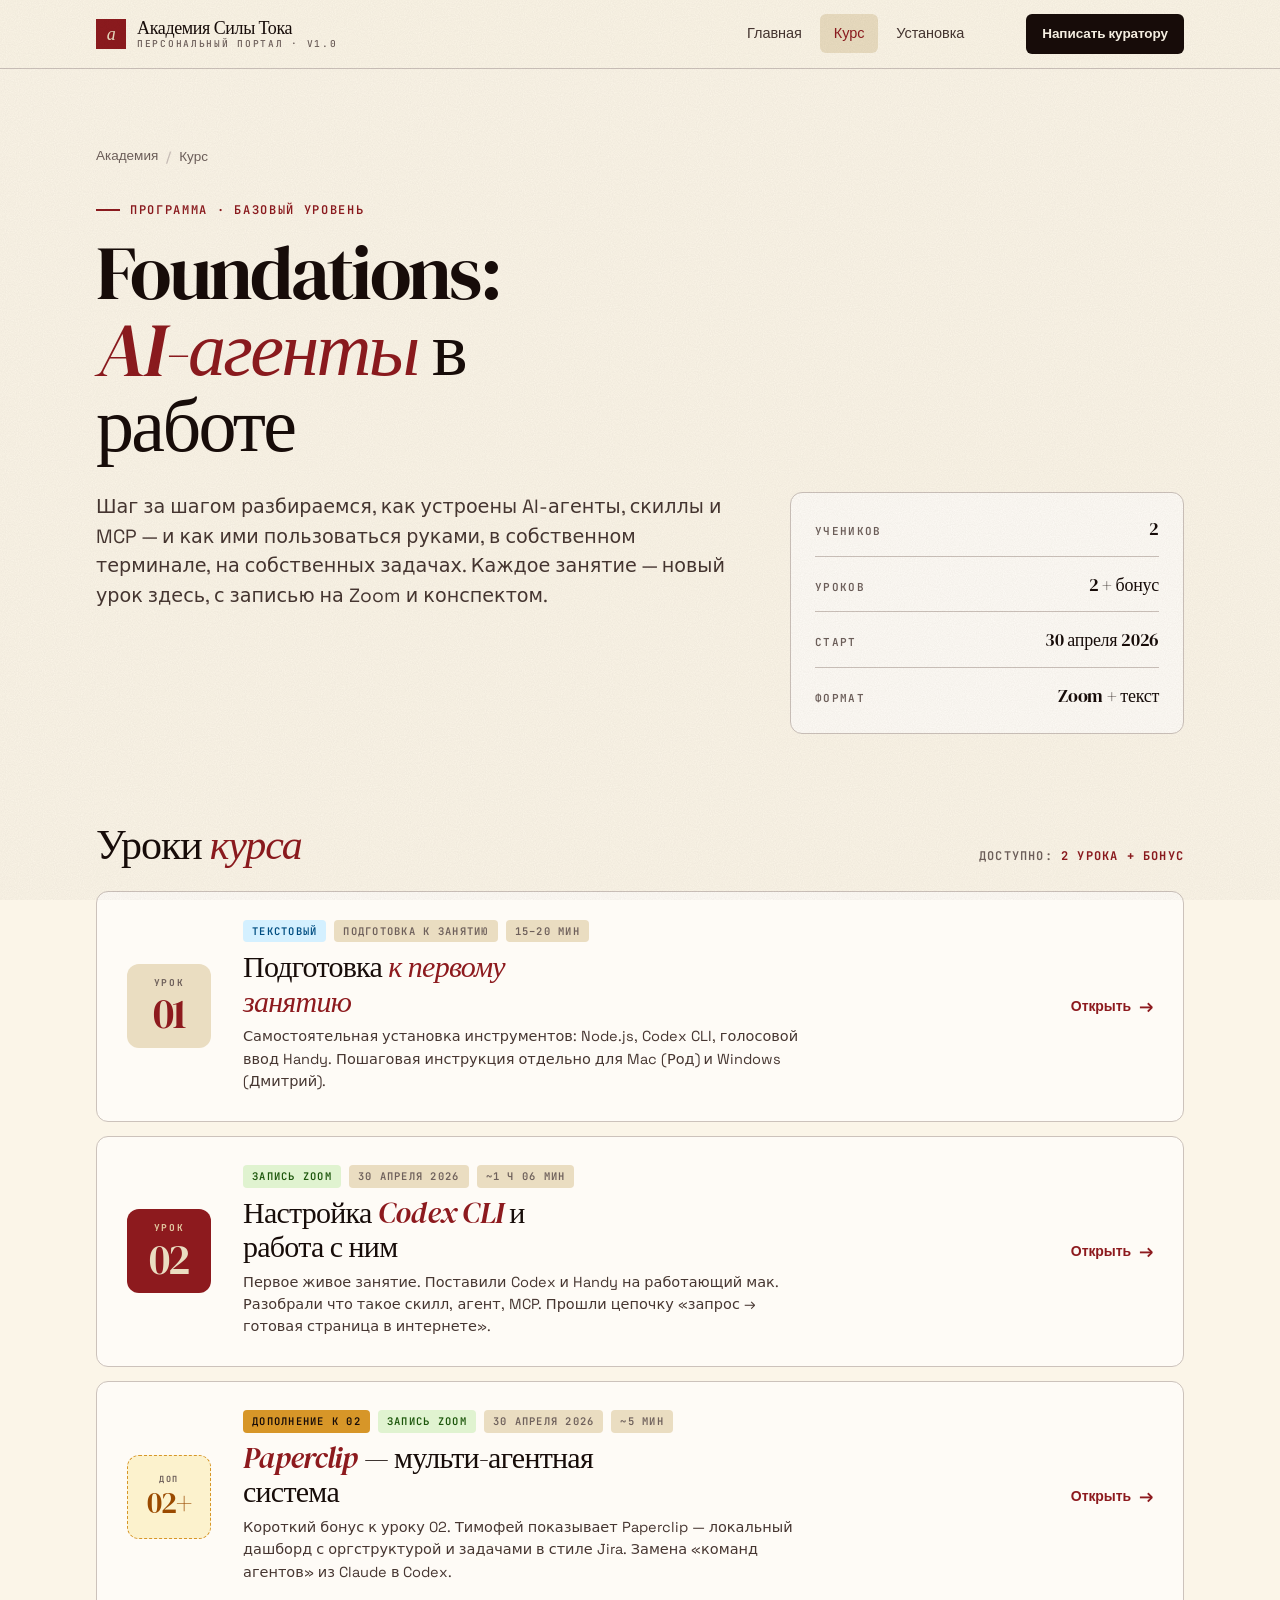
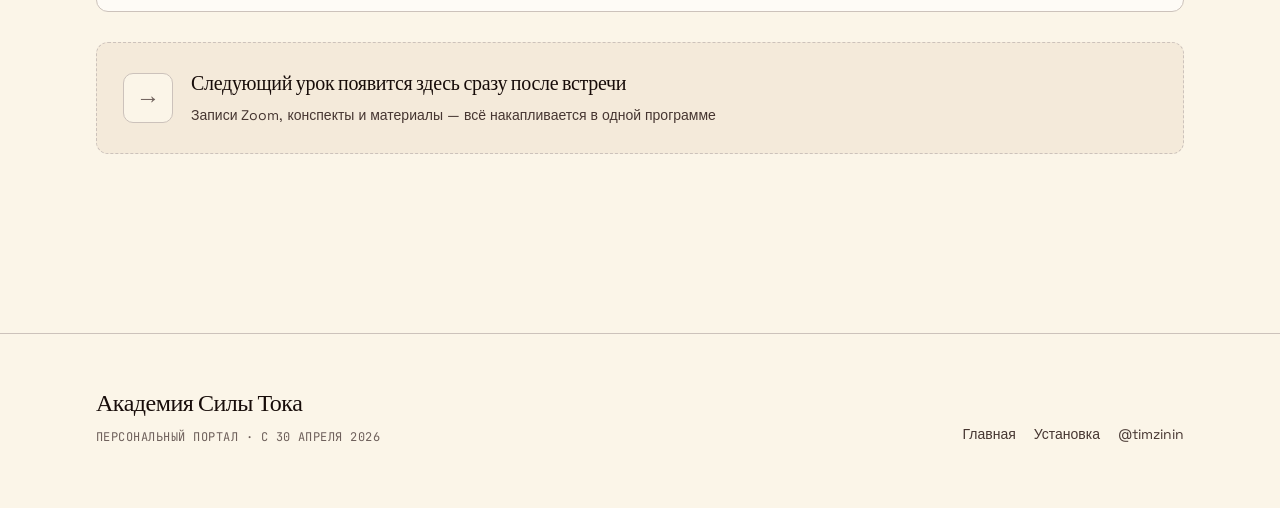
==== commit 0258af0e: "feat(library): add bonus lesson 02+ — Paperclip multi-agent system 5-min Zoom recording where Tim ex" ====
--- a/library/index.html
+++ b/library/index.html
@@ -47,6 +47,10 @@
 .lesson-tag{font-family:'JetBrains Mono',monospace;font-size:10.5px;letter-spacing:0.12em;text-transform:uppercase;color:var(--ink-muted);font-weight:600;padding:3px 9px;background:var(--soft);border-radius:4px}
 .lesson-tag--video{background:oklch(94% 0.05 130);color:oklch(40% 0.12 140)}
 .lesson-tag--text{background:oklch(94% 0.04 240);color:oklch(40% 0.12 240)}
+.lesson-tag--bonus{background:var(--accent);color:var(--ink)}
+.lesson--bonus .lesson-num{background:oklch(96% 0.05 95);border:1px dashed var(--accent)}
+.lesson--bonus .lesson-num .n{color:oklch(50% 0.14 60);font-size:30px}
+.lesson--bonus .lesson-num .l{font-size:8.5px}
 .lesson-info h3{font-family:'DM Serif Display',serif;font-size:clamp(22px,2.5vw,30px);letter-spacing:-0.025em;line-height:1.15;margin:0;max-width:24ch}
 .lesson-info h3 em{font-style:italic;color:var(--primary)}
 .lesson-info .desc{font-size:14.5px;line-height:1.55;color:var(--ink-soft);margin:0;max-width:62ch}
@@ -92,7 +96,7 @@
     <p class="summary">Шаг за шагом разбираемся, как устроены AI-агенты, скиллы и MCP — и как ими пользоваться руками, в собственном терминале, на собственных задачах. Каждое занятие — новый урок здесь, с записью на Zoom и конспектом.</p>
     <div class="course-stats">
       <div class="row"><span class="l">учеников</span><span class="v">2</span></div>
-      <div class="row"><span class="l">уроков</span><span class="v">2 · больше впереди</span></div>
+      <div class="row"><span class="l">уроков</span><span class="v">2 + бонус</span></div>
       <div class="row"><span class="l">старт</span><span class="v">30 апреля 2026</span></div>
       <div class="row"><span class="l">формат</span><span class="v">Zoom + текст</span></div>
     </div>
@@ -102,7 +106,7 @@
 <section class="lessons-section">
   <div class="section-head">
     <h2>Уроки <em>курса</em></h2>
-    <span class="progress-info">пройдено: <b>2 из 2</b> доступных</span>
+    <span class="progress-info">доступно: <b>2 урока + бонус</b></span>
   </div>
 
   <div class="lessons">
@@ -131,6 +135,21 @@
         </div>
         <h3>Настройка <em>Codex CLI</em> и работа с&nbsp;ним</h3>
         <p class="desc">Первое живое занятие. Поставили Codex и Handy на работающий мак. Разобрали что такое скилл, агент, MCP. Прошли цепочку «запрос → готовая страница в интернете».</p>
+      </div>
+      <span class="lesson-cta">Открыть</span>
+    </a>
+
+    <a class="lesson lesson--bonus" href="2026-04-30-paperclip/">
+      <div class="lesson-num"><span class="l">доп</span><span class="n">02+</span></div>
+      <div class="lesson-info">
+        <div class="lesson-tag-row">
+          <span class="lesson-tag lesson-tag--bonus">дополнение к 02</span>
+          <span class="lesson-tag lesson-tag--video">запись Zoom</span>
+          <span class="lesson-tag">30 апреля 2026</span>
+          <span class="lesson-tag">~5 мин</span>
+        </div>
+        <h3><em>Paperclip</em> — мульти-агентная система</h3>
+        <p class="desc">Короткий бонус к уроку 02. Тимофей показывает Paperclip — локальный дашборд с оргструктурой и задачами в стиле Jira. Замена «команд агентов» из Claude в Codex.</p>
       </div>
       <span class="lesson-cta">Открыть</span>
     </a>
